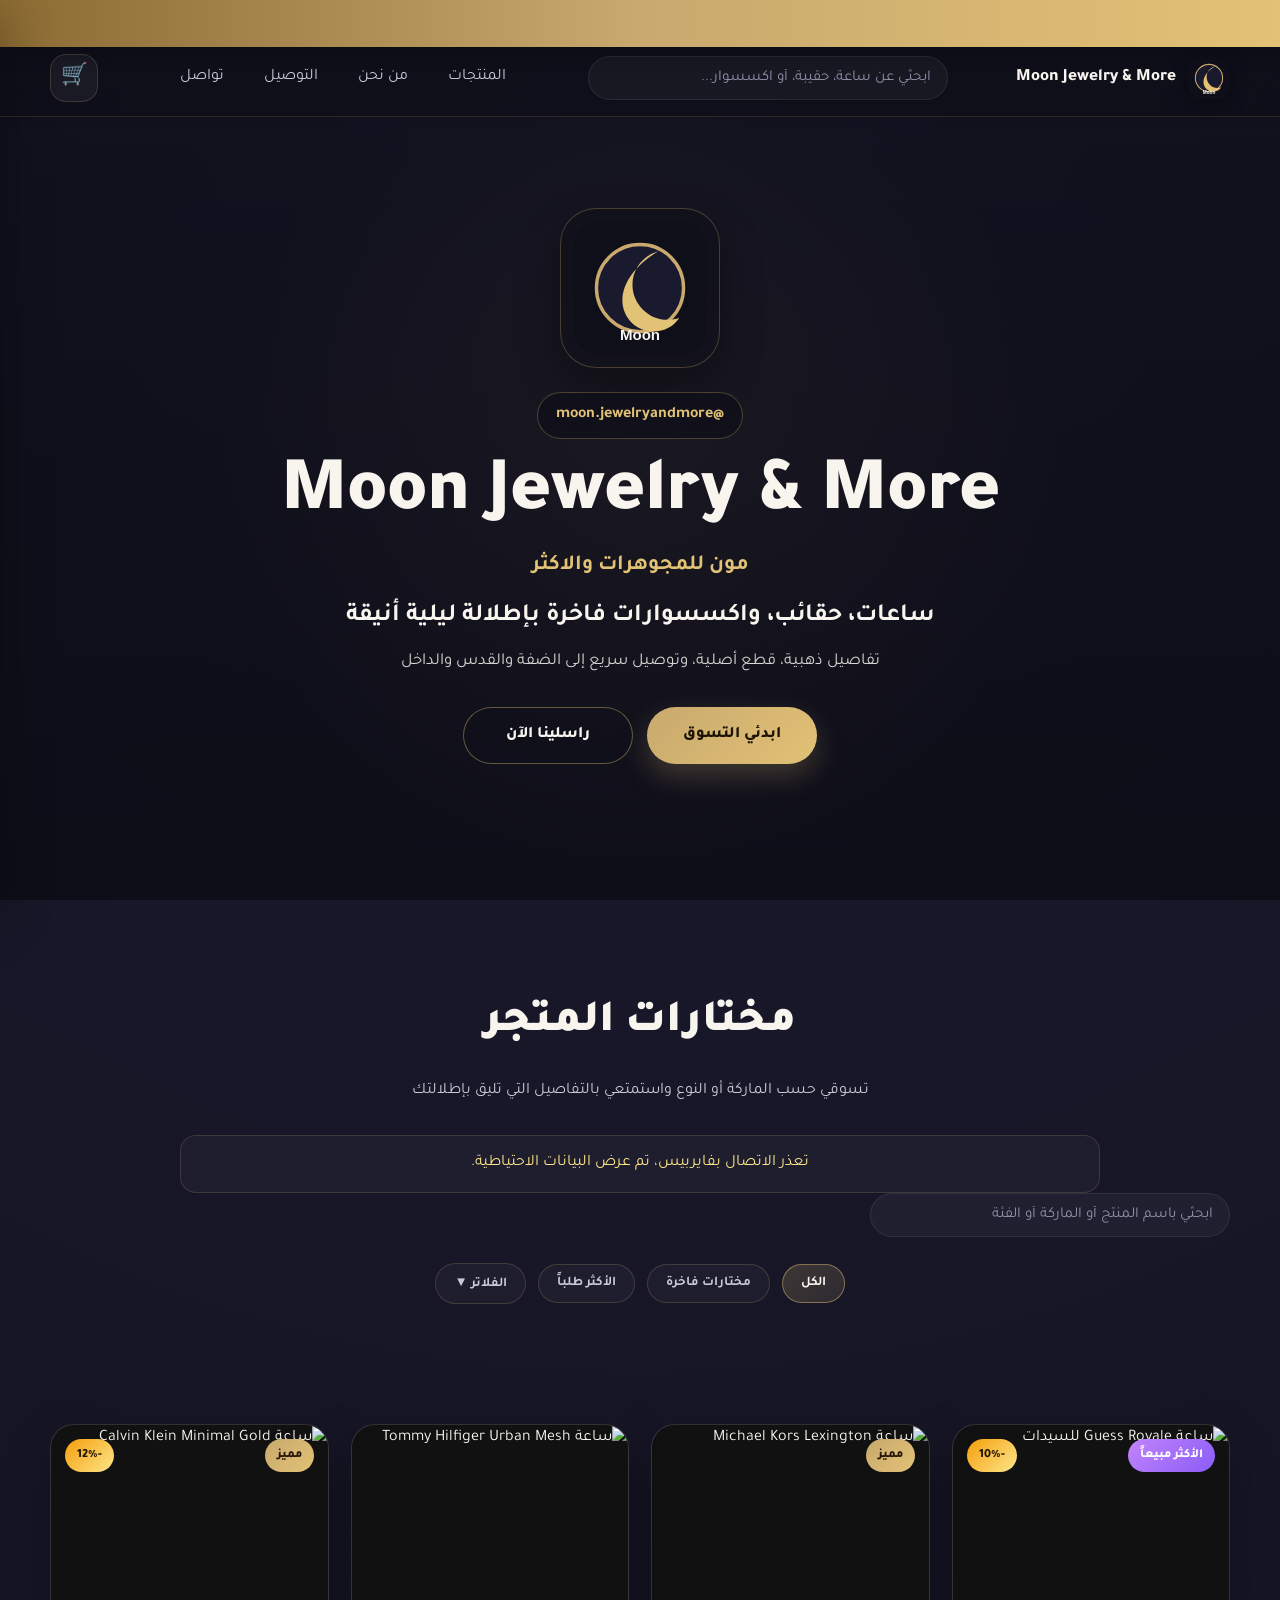
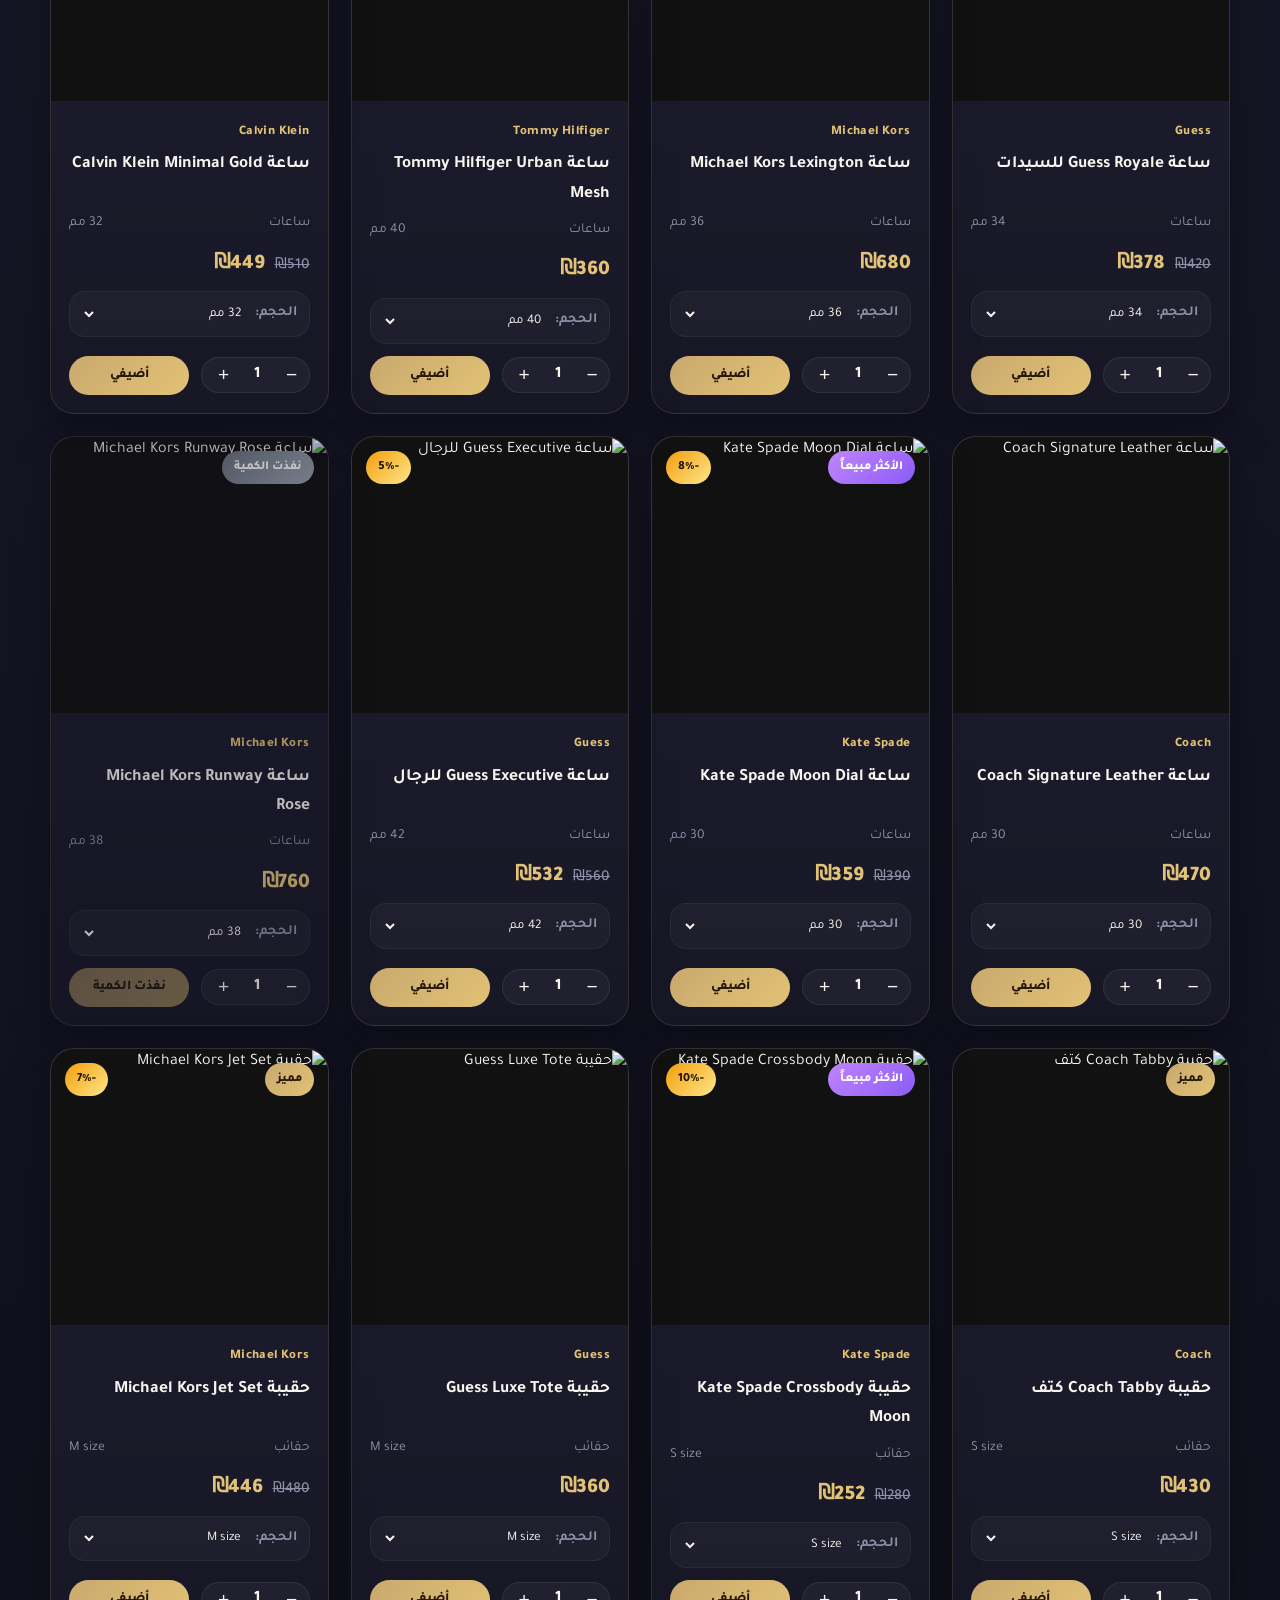
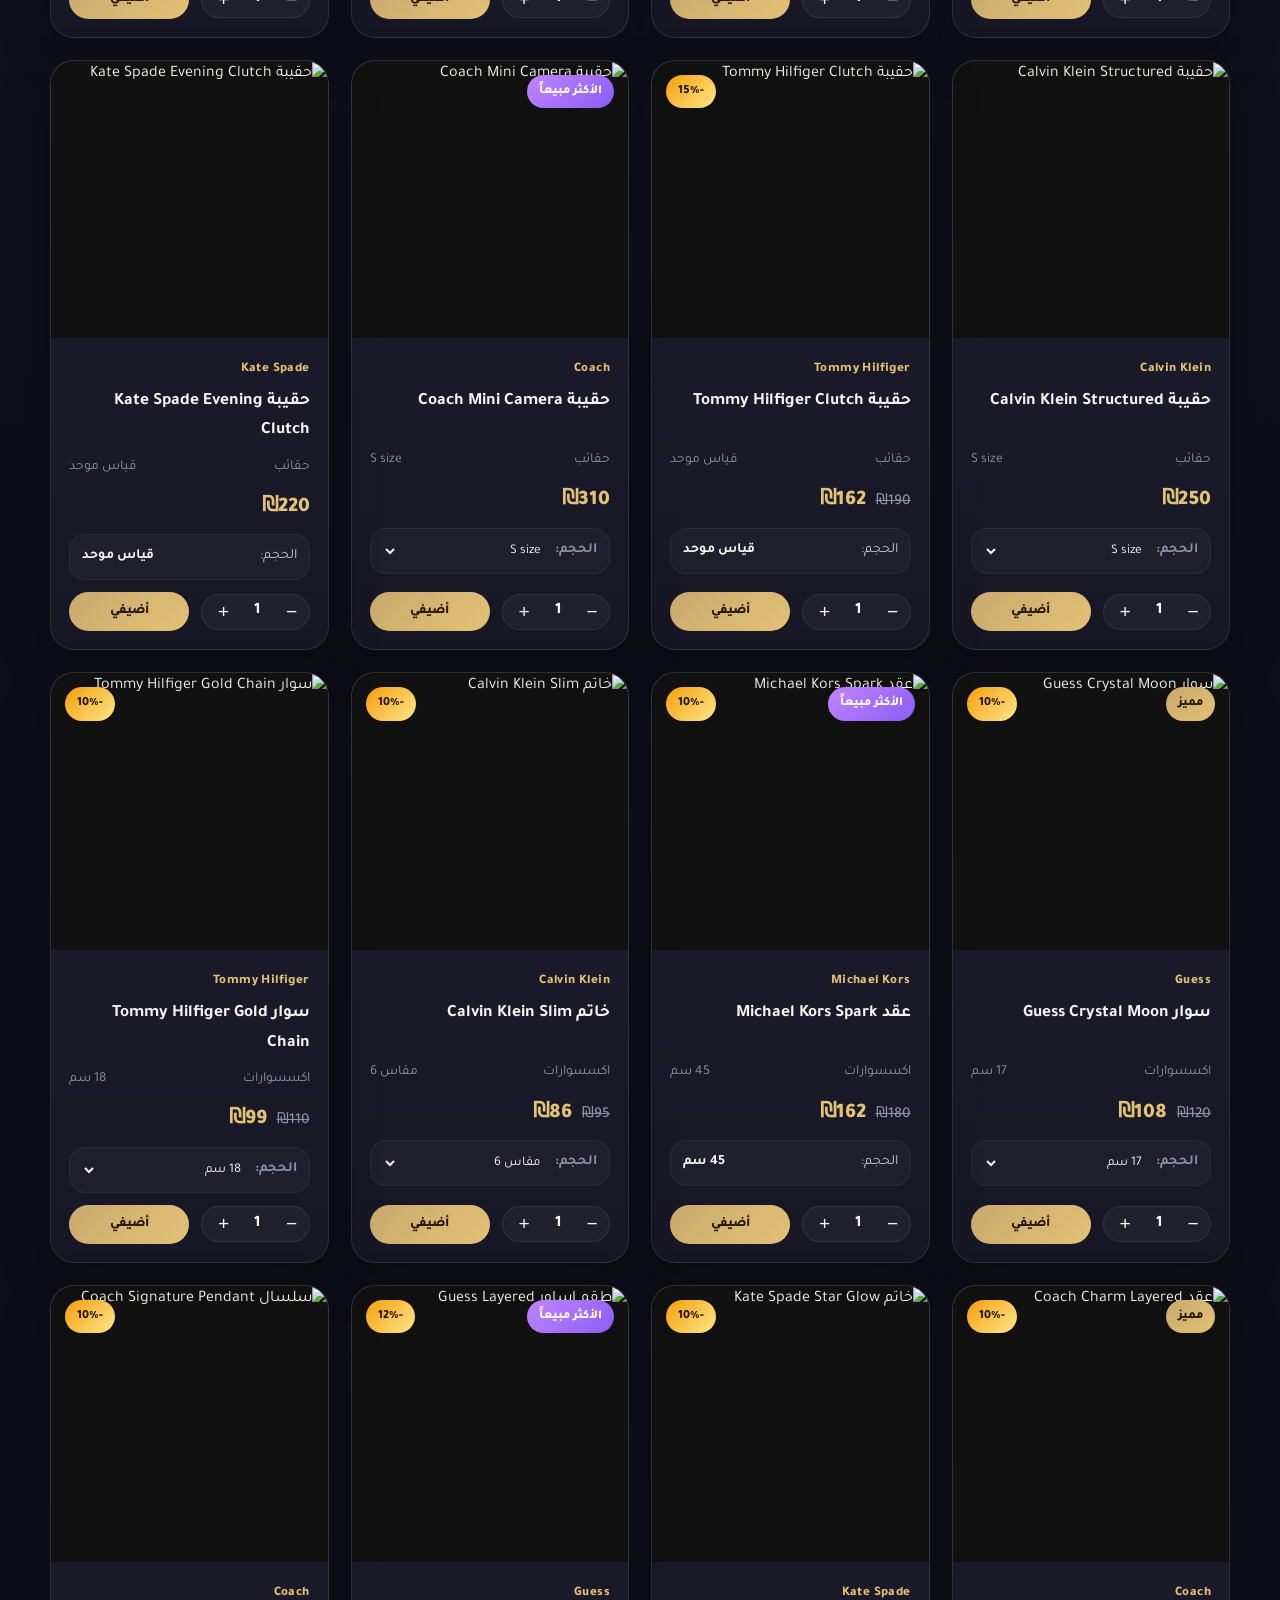
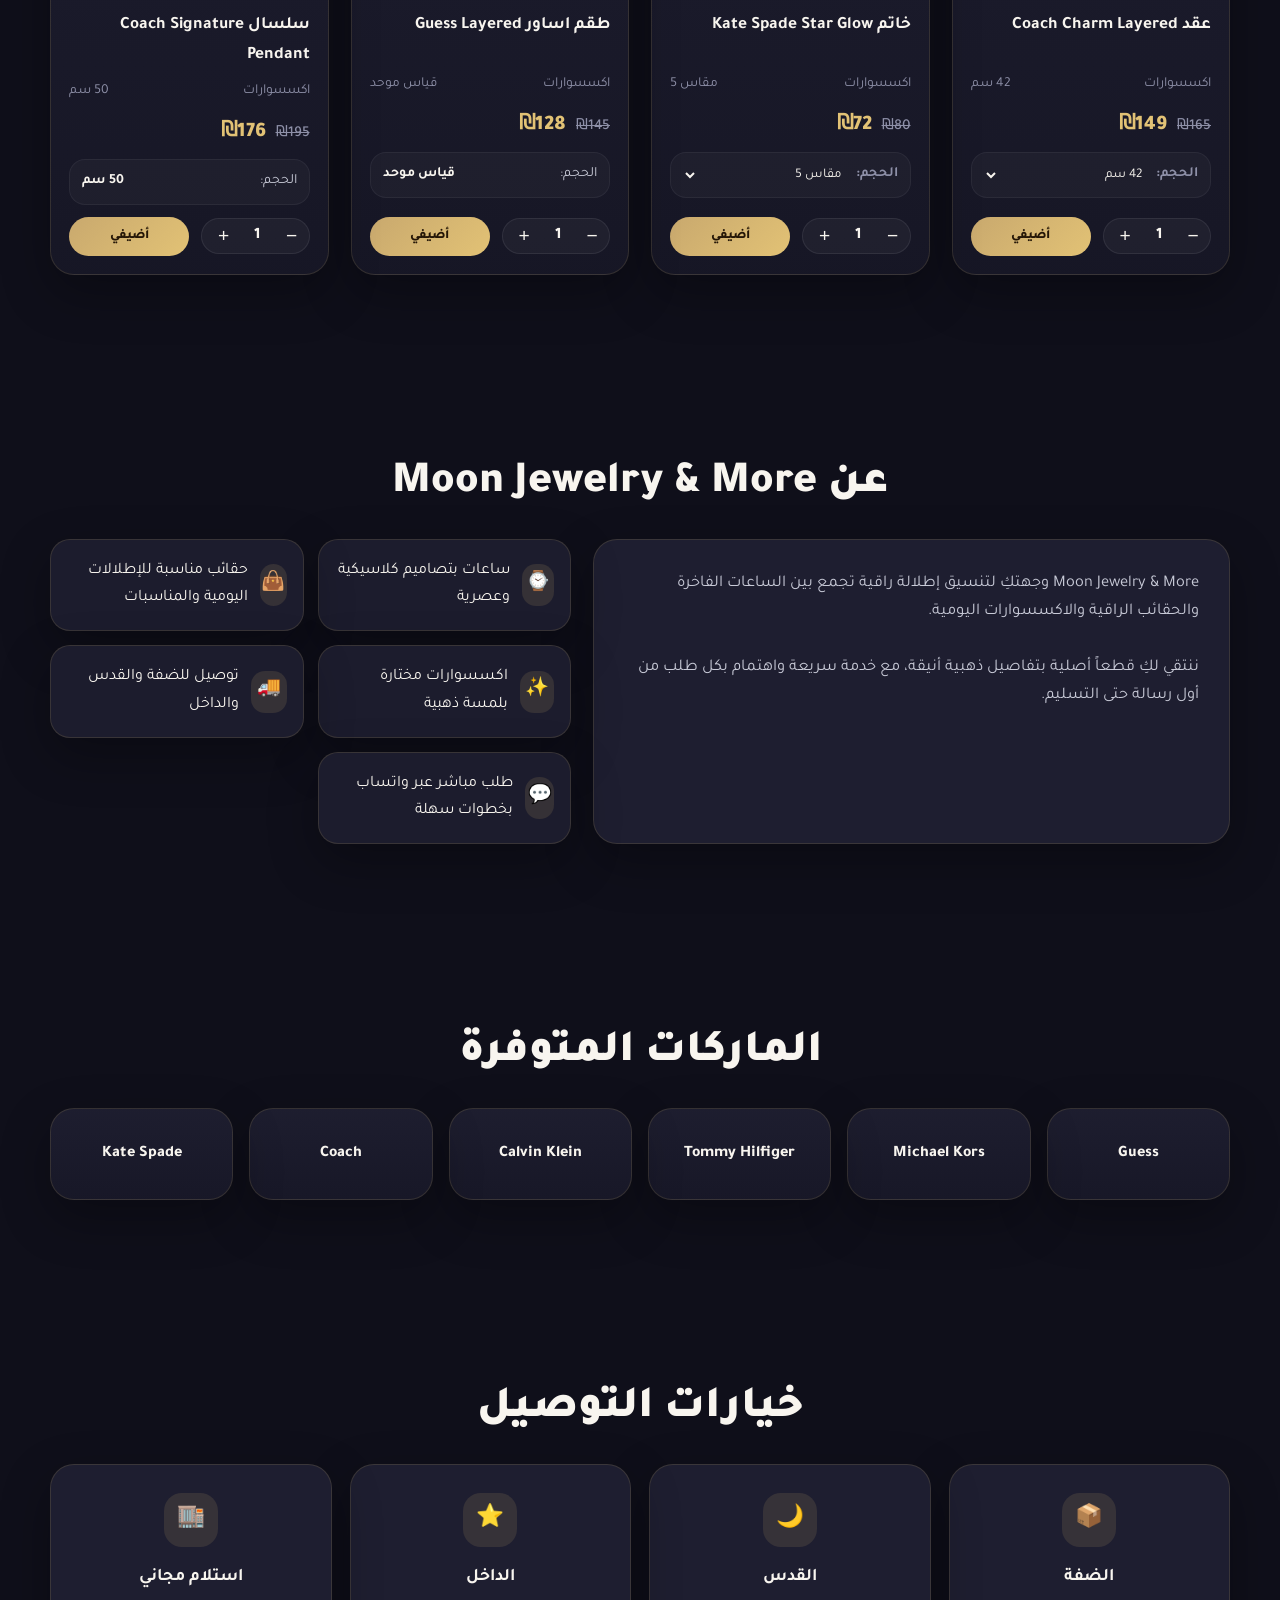
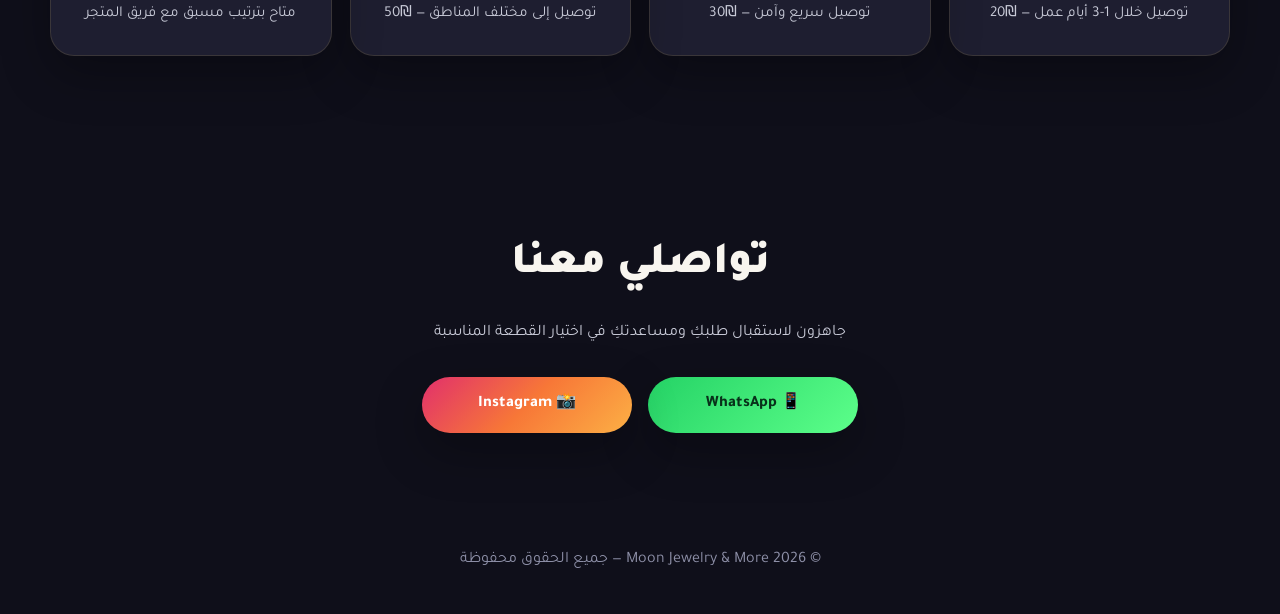
==== index.html @ 136fc320 "Initial commit - Moon Jewelry & More e-commerce site" ====
<!DOCTYPE html>
<html lang="ar" dir="rtl">
<head>
    <meta charset="UTF-8">
    <meta name="viewport" content="width=device-width, initial-scale=1.0">
    <title>Moon Jewelry &amp; More | مون للمجوهرات والاكثر</title>
    <meta name="description" content="متجر Moon Jewelry &amp; More للساعات والحقائب والاكسسوارات الفاخرة في فلسطين.">
    <link rel="preconnect" href="https://fonts.googleapis.com">
    <link rel="preconnect" href="https://fonts.gstatic.com" crossorigin>
    <link href="https://fonts.googleapis.com/css2?family=Tajawal:wght@300;400;500;700;800;900&display=swap" rel="stylesheet">
    <link rel="icon" href="data:image/svg+xml,%3Csvg xmlns='http://www.w3.org/2000/svg' viewBox='0 0 160 160'%3E%3Crect width='160' height='160' rx='34' fill='%230f0f1a'/%3E%3Ccircle cx='80' cy='80' r='52' fill='%231a1a2e' stroke='%23c9a96e' stroke-width='4'/%3E%3Cpath d='M102 36c-18 5-31 21-31 40 0 23 19 42 42 42 5 0 10-.8 14-2.5-6.5 10.2-18 16.5-31 16.5-20.4 0-37-16.6-37-37 0-24 19.8-45.2 43-59z' fill='%23e2c275'/%3E%3Ctext x='80' y='142' text-anchor='middle' font-family='Tajawal,sans-serif' font-size='18' font-weight='700' fill='%23f8f5ef'%3EMoon%3C/text%3E%3C/svg%3E">
    <link rel="stylesheet" href="style.css">
</head>
<body>
    <div class="discount-banner" id="discountBanner" style="display:none;">
        <div class="banner-scroll"><span id="bannerText"></span></div>
    </div>

    <nav class="navbar" id="navbar">
        <div class="container nav-container">
            <a href="#" class="logo">
                <img src="data:image/svg+xml,%3Csvg xmlns='http://www.w3.org/2000/svg' viewBox='0 0 160 160'%3E%3Crect width='160' height='160' rx='34' fill='%230f0f1a'/%3E%3Ccircle cx='80' cy='80' r='52' fill='%231a1a2e' stroke='%23c9a96e' stroke-width='4'/%3E%3Cpath d='M102 36c-18 5-31 21-31 40 0 23 19 42 42 42 5 0 10-.8 14-2.5-6.5 10.2-18 16.5-31 16.5-20.4 0-37-16.6-37-37 0-24 19.8-45.2 43-59z' fill='%23e2c275'/%3E%3Ctext x='80' y='142' text-anchor='middle' font-family='Tajawal,sans-serif' font-size='18' font-weight='700' fill='%23f8f5ef'%3EMoon%3C/text%3E%3C/svg%3E" alt="Moon Jewelry &amp; More" class="logo-img" id="logoImg">
                <span id="logoText" class="logo-text">Moon Jewelry &amp; More</span>
            </a>
            <div class="nav-search">
                <input type="text" id="navSearchInput" placeholder="ابحثي عن ساعة، حقيبة، أو اكسسوار..." autocomplete="off">
                <div class="search-dropdown" id="navSearchDropdown"></div>
            </div>
            <ul class="nav-links">
                <li><a href="#products">المنتجات</a></li>
                <li><a href="#about">من نحن</a></li>
                <li><a href="#delivery">التوصيل</a></li>
                <li><a href="#contact">تواصل</a></li>
            </ul>
            <div class="cart-icon" id="cartIcon" onclick="toggleCart()">🛒<span class="cart-badge" id="cartBadge" style="display:none;">0</span></div>
            <button class="mobile-menu-btn" onclick="toggleMobileMenu()">☰</button>
        </div>
    </nav>

    <div class="mobile-menu" id="mobileMenu">
        <a href="#products" onclick="toggleMobileMenu()">المنتجات</a>
        <a href="#about" onclick="toggleMobileMenu()">من نحن</a>
        <a href="#delivery" onclick="toggleMobileMenu()">التوصيل</a>
        <a href="#contact" onclick="toggleMobileMenu()">تواصل</a>
    </div>

    <section class="hero">
        <div class="hero-overlay"></div>
        <div class="hero-content">
            <div class="hero-logo-shell">
                <img src="data:image/svg+xml,%3Csvg xmlns='http://www.w3.org/2000/svg' viewBox='0 0 160 160'%3E%3Crect width='160' height='160' rx='34' fill='%230f0f1a'/%3E%3Ccircle cx='80' cy='80' r='52' fill='%231a1a2e' stroke='%23c9a96e' stroke-width='4'/%3E%3Cpath d='M102 36c-18 5-31 21-31 40 0 23 19 42 42 42 5 0 10-.8 14-2.5-6.5 10.2-18 16.5-31 16.5-20.4 0-37-16.6-37-37 0-24 19.8-45.2 43-59z' fill='%23e2c275'/%3E%3Ctext x='80' y='142' text-anchor='middle' font-family='Tajawal,sans-serif' font-size='18' font-weight='700' fill='%23f8f5ef'%3EMoon%3C/text%3E%3C/svg%3E" id="heroLogo" alt="Moon Jewelry &amp; More" class="hero-logo-img">
            </div>
            <span class="hero-kicker">@moon.jewelryandmore</span>
            <h1 id="heroTitle">Moon Jewelry &amp; More</h1>
            <p class="hero-arabic">مون للمجوهرات والاكثر</p>
            <p class="hero-subtitle" id="heroSubtitle">ساعات، حقائب، واكسسوارات فاخرة بإطلالة ليلية أنيقة</p>
            <p class="hero-tagline">تفاصيل ذهبية، قطع أصلية، وتوصيل سريع إلى الضفة والقدس والداخل</p>
            <div class="hero-actions">
                <a href="#products" class="btn-primary">ابدئي التسوق</a>
                <a href="#contact" class="btn-secondary-outline">راسلينا الآن</a>
            </div>
        </div>
    </section>

    <section id="products" class="filter-section">
        <div class="container">
            <h2 class="section-title">مختارات المتجر</h2>
            <p class="section-subtitle">تسوقي حسب الماركة أو النوع واستمتعي بالتفاصيل التي تليق بإطلالتك</p>
            <p class="store-notice" id="storeNotice" style="display:none;"></p>
            <div class="products-search">
                <input type="text" id="productsSearchInput" placeholder="ابحثي باسم المنتج أو الماركة أو الفئة" autocomplete="off">
                <div class="search-dropdown" id="productsSearchDropdown"></div>
            </div>
            <div class="filter-toggle-bar">
                <button class="filter-btn active" data-filter="all" onclick="filterProducts('all')">الكل</button>
                <button class="filter-btn status-btn" data-filter="special" onclick="filterProducts('special')">مختارات فاخرة</button>
                <button class="filter-btn status-btn" data-filter="bestseller" onclick="filterProducts('bestseller')">الأكثر طلباً</button>
                <button class="filter-toggle-btn" onclick="toggleFilters()">الفلاتر ▼</button>
            </div>
            <div class="filter-panel" id="filterPanel" style="display:none;">
                <div class="filter-group">
                    <h4>الماركة</h4>
                    <div id="brandFilters"></div>
                </div>
                <div class="filter-group">
                    <h4>النوع</h4>
                    <div id="categoryFilters"></div>
                </div>
            </div>
        </div>
    </section>

    <section class="products-section">
        <div class="container products-shell">
            <div class="store-loading" id="storeLoading">
                <div class="spinner"></div>
                <p>جاري تحميل تشكيلات Moon Jewelry &amp; More...</p>
            </div>
            <div class="products-grid" id="productsGrid"></div>
        </div>
    </section>

    <section id="about" class="about-section">
        <div class="container">
            <h2 class="section-title">عن Moon Jewelry &amp; More</h2>
            <div class="about-content">
                <div class="about-text-card">
                    <p id="aboutText">Moon Jewelry &amp; More وجهتكِ لتنسيق إطلالة راقية تجمع بين الساعات الفاخرة والحقائب الراقية والاكسسوارات اليومية.<br><br>ننتقي لكِ قطعاً أصلية بتفاصيل ذهبية أنيقة، مع خدمة سريعة واهتمام بكل طلب من أول رسالة حتى التسليم.</p>
                </div>
                <div class="about-features">
                    <div class="feature"><span class="feature-icon">⌚</span><span>ساعات بتصاميم كلاسيكية وعصرية</span></div>
                    <div class="feature"><span class="feature-icon">👜</span><span>حقائب مناسبة للإطلالات اليومية والمناسبات</span></div>
                    <div class="feature"><span class="feature-icon">✨</span><span>اكسسوارات مختارة بلمسة ذهبية</span></div>
                    <div class="feature"><span class="feature-icon">🚚</span><span>توصيل للضفة والقدس والداخل</span></div>
                    <div class="feature"><span class="feature-icon">💬</span><span>طلب مباشر عبر واتساب بخطوات سهلة</span></div>
                </div>
            </div>
        </div>
    </section>

    <section class="brands-section">
        <div class="container">
            <h2 class="section-title">الماركات المتوفرة</h2>
            <div class="brands-grid" id="brandsGrid"></div>
        </div>
    </section>

    <section id="delivery" class="delivery-section">
        <div class="container">
            <h2 class="section-title">خيارات التوصيل</h2>
            <div class="delivery-grid">
                <div class="delivery-card"><span class="delivery-icon">📦</span><h3>الضفة</h3><p>توصيل خلال 1-3 أيام عمل — ₪20</p></div>
                <div class="delivery-card"><span class="delivery-icon">🌙</span><h3>القدس</h3><p>توصيل سريع وآمن — ₪30</p></div>
                <div class="delivery-card"><span class="delivery-icon">⭐</span><h3>الداخل</h3><p>توصيل إلى مختلف المناطق — ₪50</p></div>
                <div class="delivery-card"><span class="delivery-icon">🏬</span><h3>استلام مجاني</h3><p>متاح بترتيب مسبق مع فريق المتجر</p></div>
            </div>
        </div>
    </section>

    <section id="contact" class="contact-section">
        <div class="container">
            <h2 class="section-title">تواصلي معنا</h2>
            <p class="section-subtitle">جاهزون لاستقبال طلبكِ ومساعدتكِ في اختيار القطعة المناسبة</p>
            <div class="social-links">
                <a href="https://wa.me/0599000000" class="social-btn whatsapp" target="_blank" id="whatsappLink"><span>📱 WhatsApp</span></a>
                <a href="https://www.instagram.com/moon.jewelryandmore" class="social-btn instagram" target="_blank" id="instagramLink"><span>📸 Instagram</span></a>
            </div>
        </div>
    </section>

    <div class="modal-overlay pdp-overlay" id="pdpModal" style="display:none;" onclick="closePDP(event)">
        <div class="pdp-modal" onclick="event.stopPropagation()">
            <button class="pdp-close" onclick="closePDP()">✕</button>
            <div class="pdp-content">
                <div class="pdp-image" id="pdpImage"></div>
                <div class="pdp-info">
                    <span class="product-brand" id="pdpBrand"></span>
                    <h2 id="pdpName"></h2>
                    <div class="pdp-meta" id="pdpMeta"></div>
                    <div class="pdp-size-section" id="pdpSizeSection" style="display:none;">
                        <label>القياس:</label>
                        <div class="pdp-size-options" id="pdpSizes"></div>
                    </div>
                    <div class="pdp-price" id="pdpPrice"></div>
                    <div class="pdp-qty">
                        <label>الكمية:</label>
                        <div class="qty-selector">
                            <button onclick="changePDPQty(-1)">−</button>
                            <span id="pdpQty">1</span>
                            <button onclick="changePDPQty(1)">+</button>
                        </div>
                    </div>
                    <button class="btn-add-cart pdp-add-btn" id="pdpAddBtn" onclick="addFromPDP()">أضيفي إلى السلة</button>
                </div>
            </div>
        </div>
    </div>

    <div class="cart-overlay" id="cartOverlay" onclick="toggleCart()"></div>
    <div class="cart-sidebar" id="cartSidebar">
        <div class="cart-header">
            <h3>سلة التسوق</h3>
            <button class="cart-close" onclick="toggleCart()">✕</button>
        </div>
        <div class="cart-items" id="cartItems">
            <div class="cart-empty"><span>🛒</span><p>السلة فارغة</p></div>
        </div>
        <div class="cart-footer" id="cartFooter" style="display:none;">
            <div class="cart-total"><span>المجموع:</span><span id="cartTotal">₪0</span></div>
            <a href="checkout.html" class="btn-checkout" id="checkoutBtn">إتمام الطلب</a>
            <button class="btn-clear-cart" onclick="clearCart()">تفريغ السلة</button>
        </div>
    </div>

    <footer class="footer">
        <div class="container">
            <p>© 2026 Moon Jewelry &amp; More — جميع الحقوق محفوظة</p>
        </div>
    </footer>

    <script src="https://www.gstatic.com/firebasejs/10.7.0/firebase-app-compat.js"></script>
    <script src="https://www.gstatic.com/firebasejs/10.7.0/firebase-firestore-compat.js"></script>
    <script src="firebase-config.js"></script>
    <script src="data.js"></script>
    <script src="script.js"></script>
</body>
</html>
---- style.css ----
:root {
    --primary: #c9a96e;
    --accent: #e2c275;
    --primary-dark: #a98644;
    --bg: #0f0f1a;
    --bg-soft: #161625;
    --card: #1e1e30;
    --card-alt: #24243a;
    --text: #f8f5ef;
    --text-light: #c8cad7;
    --muted: #8e90a8;
    --border: rgba(226, 194, 117, 0.14);
    --success: #22c55e;
    --danger: #ef4444;
    --shadow: 0 18px 50px rgba(0, 0, 0, 0.3);
    --radius: 20px;
    --transition: all 0.3s ease;
}

* { margin: 0; padding: 0; box-sizing: border-box; }
html { scroll-behavior: smooth; }
body { font-family: 'Tajawal', sans-serif; background: radial-gradient(circle at top, #1a1a2e, #0f0f1a 55%); color: var(--text); line-height: 1.7; overflow-x: hidden; }
a { color: inherit; }
img { max-width: 100%; }
.container { max-width: 1220px; margin: 0 auto; padding: 0 20px; }

.discount-banner { position: fixed; top: 0; left: 0; right: 0; z-index: 1200; background: linear-gradient(90deg, #8b6b32, #c9a96e, #e2c275); color: #22180b; padding: 10px 0; overflow: hidden; box-shadow: 0 8px 18px rgba(0,0,0,0.2); }
.banner-scroll { display: inline-block; white-space: nowrap; animation: scrollBanner 28s linear infinite; font-weight: 800; padding-right: 100vw; }
@keyframes scrollBanner { 0% { transform: translateX(0); } 100% { transform: translateX(-50%); } }
body.has-banner .navbar { top: 40px; }
body.has-banner .hero { padding-top: 120px; }

.navbar { position: fixed; top: 0; inset-inline: 0; z-index: 1100; background: rgba(15, 15, 26, 0.82); backdrop-filter: blur(16px); border-bottom: 1px solid var(--border); padding: 14px 0; }
.nav-container { display: flex; align-items: center; justify-content: space-between; gap: 18px; }
.logo { display: flex; align-items: center; gap: 12px; text-decoration: none; min-width: 0; }
.logo-img { width: 42px; height: 42px; border-radius: 14px; object-fit: cover; box-shadow: 0 8px 18px rgba(0,0,0,0.28); }
.logo-text { font-size: 1.08rem; font-weight: 800; color: var(--text); white-space: nowrap; }
.nav-links { display: flex; list-style: none; gap: 12px; }
.nav-links a { padding: 9px 14px; text-decoration: none; color: var(--text-light); border-radius: 999px; transition: var(--transition); }
.nav-links a:hover { color: var(--text); background: rgba(226, 194, 117, 0.1); }
.mobile-menu-btn { display: none; background: none; border: none; color: var(--accent); font-size: 1.9rem; cursor: pointer; }
.mobile-menu { display: none; position: fixed; top: 74px; inset-inline: 14px; z-index: 1090; flex-direction: column; gap: 8px; background: rgba(24, 24, 39, 0.96); border: 1px solid var(--border); border-radius: 20px; box-shadow: var(--shadow); padding: 14px; }
.mobile-menu.active { display: flex; }
.mobile-menu a { text-decoration: none; color: var(--text-light); padding: 10px 12px; border-radius: 12px; }
.mobile-menu a:hover { background: rgba(226, 194, 117, 0.1); color: var(--text); }
body.has-banner .mobile-menu { top: 114px; }

.nav-search, .products-search { position: relative; flex: 1; max-width: 360px; }
.nav-search input, .products-search input { width: 100%; border: 1px solid rgba(255,255,255,0.08); background: rgba(255,255,255,0.04); color: var(--text); padding: 12px 16px; border-radius: 999px; font-family: inherit; font-size: 0.95rem; transition: var(--transition); }
.nav-search input::placeholder, .products-search input::placeholder { color: var(--muted); }
.nav-search input:focus, .products-search input:focus { outline: none; border-color: rgba(226, 194, 117, 0.45); box-shadow: 0 0 0 4px rgba(226, 194, 117, 0.08); }
.search-dropdown { position: absolute; top: calc(100% + 10px); right: 0; left: 0; background: var(--card); border: 1px solid var(--border); border-radius: 20px; box-shadow: var(--shadow); display: none; overflow: hidden; z-index: 40; }
.search-dropdown.active { display: block; }
.search-item { display: flex; align-items: center; gap: 12px; padding: 14px 16px; cursor: pointer; transition: var(--transition); border-bottom: 1px solid rgba(255,255,255,0.04); }
.search-item:last-child { border-bottom: none; }
.search-item:hover { background: rgba(226, 194, 117, 0.08); }
.search-item img { width: 52px; height: 52px; border-radius: 14px; object-fit: cover; background: #111; }
.search-item-info h4 { font-size: 0.95rem; margin-bottom: 3px; }
.search-item-info span { color: var(--muted); font-size: 0.82rem; }

.hero { min-height: 100vh; position: relative; display: flex; align-items: center; justify-content: center; text-align: center; padding: 96px 20px 48px; background: linear-gradient(rgba(10,10,18,0.46), rgba(10,10,18,0.7)), url('https://images.unsplash.com/photo-1523170335258-f5ed11844a49?w=1600&h=900&fit=crop') center/cover no-repeat; }
.hero-overlay { position: absolute; inset: 0; background: radial-gradient(circle at center, rgba(201, 169, 110, 0.05), transparent 55%); }
.hero-content { position: relative; z-index: 2; max-width: 900px; }
.hero-logo-shell { width: 160px; height: 160px; margin: 0 auto 24px; padding: 12px; border-radius: 36px; background: rgba(15, 15, 26, 0.6); border: 1px solid rgba(226, 194, 117, 0.25); box-shadow: 0 20px 40px rgba(0,0,0,0.35); }
.hero-logo-img { width: 100%; height: 100%; border-radius: 28px; object-fit: cover; }
.hero-kicker { display: inline-flex; align-items: center; gap: 8px; padding: 9px 18px; border-radius: 999px; background: rgba(15, 15, 26, 0.72); color: var(--accent); border: 1px solid rgba(226, 194, 117, 0.28); font-weight: 700; margin-bottom: 18px; }
.hero h1 { font-size: clamp(2.6rem, 6vw, 4.8rem); line-height: 1.05; margin-bottom: 10px; font-weight: 900; }
.hero-arabic { font-size: 1.35rem; color: var(--accent); margin-bottom: 12px; font-weight: 700; }
.hero-subtitle { font-size: clamp(1.1rem, 2.5vw, 1.55rem); color: var(--text); margin-bottom: 10px; font-weight: 700; }
.hero-tagline { max-width: 760px; margin: 0 auto 30px; color: rgba(248,245,239,0.86); font-size: 1.05rem; }
.hero-actions { display: flex; justify-content: center; flex-wrap: wrap; gap: 14px; }
.btn-primary, .btn-secondary-outline { display: inline-flex; align-items: center; justify-content: center; min-width: 170px; padding: 14px 28px; border-radius: 999px; text-decoration: none; font-weight: 800; transition: var(--transition); }
.btn-primary { background: linear-gradient(135deg, var(--primary), var(--accent)); color: #1d1304; box-shadow: 0 12px 28px rgba(201,169,110,0.26); }
.btn-secondary-outline { border: 1px solid rgba(226, 194, 117, 0.4); color: var(--text); background: rgba(15,15,26,0.35); }
.btn-primary:hover, .btn-secondary-outline:hover { transform: translateY(-3px); }

section { padding: 86px 0; }
.section-title { text-align: center; font-size: clamp(2rem, 4vw, 2.8rem); margin-bottom: 16px; font-weight: 900; color: var(--text); }
.section-subtitle { text-align: center; color: var(--text-light); max-width: 720px; margin: 0 auto 30px; }

.filter-section { padding-bottom: 34px; }
.filter-toggle-bar { display: flex; flex-wrap: wrap; gap: 12px; justify-content: center; align-items: center; margin-top: 26px; }
.filter-btn, .filter-toggle-btn { border: 1px solid rgba(226, 194, 117, 0.18); background: rgba(255,255,255,0.03); color: var(--text-light); padding: 10px 18px; border-radius: 999px; font-family: inherit; font-weight: 700; cursor: pointer; transition: var(--transition); }
.filter-btn:hover, .filter-toggle-btn:hover, .filter-btn.active { background: linear-gradient(135deg, rgba(201,169,110,0.22), rgba(226,194,117,0.12)); color: var(--text); border-color: rgba(226, 194, 117, 0.45); }
.filter-panel { margin-top: 22px; background: rgba(30, 30, 48, 0.9); border: 1px solid var(--border); border-radius: var(--radius); padding: 24px; box-shadow: var(--shadow); }
.filter-group + .filter-group { margin-top: 18px; }
.filter-group h4 { color: var(--accent); margin-bottom: 12px; font-size: 1.02rem; }
.filter-group > div { display: flex; flex-wrap: wrap; gap: 10px; }
.store-notice { max-width: 920px; margin: 18px auto 0; padding: 14px 18px; border-radius: 16px; border: 1px solid rgba(226,194,117,0.16); background: rgba(255,255,255,0.03); text-align: center; }
.store-notice.warning { color: #fde68a; }
.store-notice.error { color: #fecaca; }

.products-shell { position: relative; }
.store-loading { min-height: 220px; display: flex; flex-direction: column; align-items: center; justify-content: center; gap: 14px; color: var(--text-light); }
.spinner { width: 52px; height: 52px; border: 4px solid rgba(226,194,117,0.16); border-top-color: var(--accent); border-radius: 50%; animation: spin 0.8s linear infinite; }
@keyframes spin { from { transform: rotate(0); } to { transform: rotate(360deg); } }
.products-grid { display: grid; grid-template-columns: repeat(4, minmax(0, 1fr)); gap: 22px; }
.products-grid.is-loading { opacity: 0.3; }
.empty-products { grid-column: 1 / -1; text-align: center; padding: 50px 20px; background: var(--card); border-radius: var(--radius); border: 1px solid var(--border); color: var(--text-light); }
.product-card { position: relative; display: flex; flex-direction: column; background: linear-gradient(180deg, rgba(30,30,48,0.98), rgba(23,23,38,0.98)); border: 1px solid var(--border); border-radius: 24px; overflow: hidden; box-shadow: var(--shadow); transition: var(--transition); min-height: 100%; }
.product-card:hover { transform: translateY(-6px); border-color: rgba(226, 194, 117, 0.3); }
.product-card.sold-out { opacity: 0.74; }
.product-image { aspect-ratio: 1 / 1; overflow: hidden; background: #111; }
.product-image img { width: 100%; height: 100%; object-fit: cover; transition: transform 0.5s ease; }
.product-card:hover .product-image img { transform: scale(1.06); }
.product-info { padding: 18px 18px 8px; }
.product-brand { display: inline-block; font-size: 0.82rem; font-weight: 800; color: var(--accent); letter-spacing: 0.03em; margin-bottom: 6px; }
.product-info h3 { font-size: 1.08rem; margin-bottom: 10px; min-height: 52px; }
.product-meta { display: flex; justify-content: space-between; gap: 10px; color: var(--muted); font-size: 0.86rem; margin-bottom: 12px; }
.product-price, .pdp-price { display: flex; flex-wrap: wrap; align-items: baseline; gap: 10px; font-size: 1.3rem; font-weight: 900; color: var(--accent); }
.original-price { color: var(--muted); font-size: 0.95rem; text-decoration: line-through; font-weight: 500; }
.discount-badge, .status-badge { position: absolute; top: 14px; padding: 6px 12px; border-radius: 999px; font-size: 0.78rem; font-weight: 800; z-index: 2; }
.discount-badge { left: 14px; background: linear-gradient(135deg, #f59e0b, #fde68a); color: #1f1301; }
.status-badge { right: 14px; color: #fff; }
.status-badge.bestseller { background: linear-gradient(135deg, #c084fc, #8b5cf6); }
.status-badge.special { background: linear-gradient(135deg, #c9a96e, #e2c275); color: #241607; }
.status-badge.soldout { background: linear-gradient(135deg, #6b7280, #9ca3af); }
.product-card-controls { padding: 0 18px 12px; }
.card-size-selector, .card-size-single { background: rgba(255,255,255,0.03); border: 1px solid rgba(255,255,255,0.05); border-radius: 16px; padding: 10px 12px; color: var(--text-light); font-size: 0.88rem; }
.card-size-selector { display: flex; align-items: center; gap: 10px; }
.card-size-selector label { color: var(--muted); font-weight: 700; }
.size-select { flex: 1; background: transparent; border: none; color: var(--text); font-family: inherit; }
.size-select:focus { outline: none; }
.card-size-single { display: flex; align-items: center; justify-content: space-between; }
.card-size-single strong { color: var(--text); }
.product-card-actions { margin-top: auto; display: grid; grid-template-columns: 1fr auto; gap: 12px; align-items: center; padding: 0 18px 18px; }
.qty-selector { display: inline-flex; align-items: center; background: rgba(255,255,255,0.04); border: 1px solid rgba(255,255,255,0.08); border-radius: 999px; overflow: hidden; }
.qty-selector button { width: 34px; height: 34px; border: none; background: transparent; color: var(--text); font-size: 1.2rem; cursor: pointer; transition: var(--transition); }
.qty-selector button:hover { background: rgba(226,194,117,0.12); color: var(--accent); }
.qty-selector span { min-width: 34px; text-align: center; font-weight: 800; }
.btn-add-cart { min-width: 120px; padding: 11px 16px; border: none; border-radius: 999px; background: linear-gradient(135deg, var(--primary), var(--accent)); color: #241607; font-family: inherit; font-weight: 800; cursor: pointer; transition: var(--transition); }
.btn-add-cart:hover:not(:disabled) { transform: translateY(-2px); box-shadow: 0 12px 22px rgba(201,169,110,0.22); }
.btn-add-cart:disabled { opacity: 0.55; cursor: not-allowed; }
.btn-add-cart.added { background: linear-gradient(135deg, #22c55e, #86efac); color: #062b12; }

.about-content { display: grid; grid-template-columns: 1.1fr 0.9fr; gap: 22px; align-items: stretch; }
.about-text-card, .delivery-card, .brand-tile { background: var(--card); border: 1px solid var(--border); border-radius: 24px; box-shadow: var(--shadow); }
.about-text-card { padding: 30px; color: var(--text-light); font-size: 1.03rem; }
.about-features { display: grid; grid-template-columns: repeat(2, minmax(0, 1fr)); gap: 14px; }
.feature { display: flex; align-items: center; gap: 12px; background: rgba(30,30,48,0.9); border: 1px solid var(--border); border-radius: 20px; padding: 18px 16px; color: var(--text); box-shadow: var(--shadow); }
.feature-icon { width: 42px; height: 42px; display: inline-flex; align-items: center; justify-content: center; border-radius: 14px; background: rgba(226,194,117,0.12); font-size: 1.2rem; }

.brands-grid { display: grid; grid-template-columns: repeat(6, minmax(0, 1fr)); gap: 16px; }
.brand-tile { display: flex; align-items: center; justify-content: center; min-height: 92px; padding: 18px; text-align: center; font-weight: 800; color: var(--text); background: linear-gradient(180deg, rgba(30,30,48,0.98), rgba(24,24,40,0.98)); }
.brand-tile span { font-size: 1rem; }
.brand-logo { max-height: 38px; width: auto; filter: grayscale(100%) brightness(2); }

.delivery-grid { display: grid; grid-template-columns: repeat(4, minmax(0, 1fr)); gap: 18px; }
.delivery-card { padding: 28px 22px; text-align: center; }
.delivery-icon { width: 54px; height: 54px; display: inline-flex; align-items: center; justify-content: center; border-radius: 18px; background: rgba(226,194,117,0.12); font-size: 1.4rem; margin-bottom: 16px; }
.delivery-card h3 { margin-bottom: 8px; font-size: 1.1rem; }
.delivery-card p { color: var(--text-light); font-size: 0.95rem; }

.social-links { display: flex; justify-content: center; gap: 16px; flex-wrap: wrap; }
.social-btn { min-width: 210px; padding: 14px 22px; border-radius: 999px; text-decoration: none; font-weight: 800; display: inline-flex; align-items: center; justify-content: center; transition: var(--transition); box-shadow: var(--shadow); }
.social-btn.whatsapp { background: linear-gradient(135deg, #25d366, #5cff8a); color: #08311a; }
.social-btn.instagram { background: linear-gradient(135deg, #e1306c, #f77737, #fcb045); color: #fff; }
.social-btn:hover { transform: translateY(-4px); }

.cart-icon { position: relative; width: 48px; height: 48px; border-radius: 16px; border: 1px solid rgba(226,194,117,0.18); background: rgba(255,255,255,0.05); display: inline-flex; align-items: center; justify-content: center; font-size: 1.35rem; cursor: pointer; transition: var(--transition); flex-shrink: 0; }
.cart-icon:hover { border-color: rgba(226,194,117,0.42); transform: translateY(-2px); }
.cart-icon.cart-shake { animation: cartShake 0.55s ease; }
@keyframes cartShake { 0%,100% { transform: translateX(0); } 25% { transform: translateX(-5px); } 50% { transform: translateX(5px); } 75% { transform: translateX(-3px); } }
.cart-badge { position: absolute; top: -5px; left: -5px; min-width: 22px; height: 22px; padding: 0 6px; border-radius: 999px; background: linear-gradient(135deg, var(--accent), var(--primary)); color: #241607; align-items: center; justify-content: center; font-size: 0.76rem; font-weight: 900; box-shadow: 0 8px 18px rgba(0,0,0,0.25); }
.cart-overlay { position: fixed; inset: 0; background: rgba(0,0,0,0.6); opacity: 0; pointer-events: none; transition: var(--transition); z-index: 1190; }
.cart-overlay.active { opacity: 1; pointer-events: auto; }
.cart-sidebar { position: fixed; top: 0; left: 0; width: min(420px, 100vw); height: 100vh; background: rgba(18,18,30,0.98); border-right: 1px solid var(--border); transform: translateX(-100%); transition: var(--transition); z-index: 1200; display: flex; flex-direction: column; box-shadow: var(--shadow); }
.cart-sidebar.active { transform: translateX(0); }
.cart-header, .cart-footer { padding: 20px; border-bottom: 1px solid rgba(255,255,255,0.05); }
.cart-header { display: flex; align-items: center; justify-content: space-between; }
.cart-close, .cart-item-remove { background: none; border: none; color: var(--muted); cursor: pointer; }
.cart-close { font-size: 1.4rem; }
.cart-items { flex: 1; overflow-y: auto; padding: 20px; display: grid; gap: 14px; }
.cart-empty { min-height: 240px; display: flex; flex-direction: column; align-items: center; justify-content: center; gap: 12px; color: var(--text-light); text-align: center; }
.cart-empty span { font-size: 2.8rem; }
.cart-item { display: grid; grid-template-columns: 70px 1fr auto auto; gap: 12px; align-items: center; padding: 14px; background: var(--card); border: 1px solid var(--border); border-radius: 18px; }
.cart-item img { width: 70px; height: 70px; object-fit: cover; border-radius: 14px; background: #111; }
.cart-item-info h4 { margin-bottom: 5px; font-size: 0.95rem; }
.cart-item-brand { color: var(--muted); font-size: 0.82rem; display: block; margin-bottom: 8px; }
.cart-item-price { color: var(--accent); font-weight: 800; }
.cart-item-qty { display: inline-flex; align-items: center; border: 1px solid rgba(255,255,255,0.06); border-radius: 999px; overflow: hidden; }
.cart-item-qty button { width: 30px; height: 30px; border: none; background: transparent; color: var(--text); cursor: pointer; }
.cart-item-qty span { min-width: 30px; text-align: center; font-weight: 800; }
.cart-total { display: flex; align-items: center; justify-content: space-between; font-size: 1.05rem; font-weight: 800; margin-bottom: 14px; }
.btn-checkout, .btn-clear-cart { display: block; width: 100%; text-align: center; text-decoration: none; padding: 13px 18px; border-radius: 16px; font-weight: 800; font-family: inherit; transition: var(--transition); }
.btn-checkout { background: linear-gradient(135deg, var(--primary), var(--accent)); color: #241607; margin-bottom: 10px; }
.btn-checkout.disabled { pointer-events: none; opacity: 0.6; }
.btn-clear-cart { border: 1px solid rgba(255,255,255,0.08); background: rgba(255,255,255,0.03); color: var(--text); cursor: pointer; }

.modal-overlay { position: fixed; inset: 0; background: rgba(0,0,0,0.72); display: flex; align-items: center; justify-content: center; padding: 20px; z-index: 1300; }
.pdp-modal { width: min(980px, 100%); background: linear-gradient(180deg, rgba(30,30,48,1), rgba(20,20,34,1)); border: 1px solid var(--border); border-radius: 30px; box-shadow: var(--shadow); position: relative; overflow: hidden; }
.pdp-close { position: absolute; top: 16px; left: 16px; width: 42px; height: 42px; border: none; border-radius: 50%; background: rgba(255,255,255,0.06); color: var(--text); font-size: 1.2rem; cursor: pointer; z-index: 4; }
.pdp-content { display: grid; grid-template-columns: 1fr 1fr; }
.pdp-image { min-height: 420px; background: #111; }
.pdp-image img { width: 100%; height: 100%; object-fit: cover; }
.pdp-info { padding: 42px 36px; display: flex; flex-direction: column; gap: 18px; }
.pdp-info h2 { font-size: 2rem; line-height: 1.2; }
.pdp-meta { display: flex; gap: 10px; flex-wrap: wrap; color: var(--text-light); }
.pdp-meta span { padding: 8px 12px; background: rgba(255,255,255,0.04); border-radius: 999px; }
.pdp-size-section { display: flex; flex-direction: column; gap: 12px; }
.pdp-size-options { display: flex; flex-wrap: wrap; gap: 10px; }
.pdp-size-btn { border: 1px solid rgba(255,255,255,0.08); background: rgba(255,255,255,0.03); color: var(--text); border-radius: 999px; padding: 10px 14px; font-family: inherit; font-weight: 700; cursor: pointer; }
.pdp-size-btn.active { background: linear-gradient(135deg, rgba(201,169,110,0.25), rgba(226,194,117,0.12)); border-color: rgba(226,194,117,0.4); color: var(--accent); }
.pdp-qty { display: flex; align-items: center; justify-content: space-between; gap: 12px; }
.pdp-add-btn { width: 100%; padding: 14px 16px; margin-top: auto; }

.cart-bubble { position: fixed; z-index: 1400; background: linear-gradient(135deg, var(--primary), var(--accent)); color: #241607; padding: 10px 14px; border-radius: 999px; font-size: 0.85rem; font-weight: 800; box-shadow: 0 12px 26px rgba(0,0,0,0.24); transform: translate(-50%, -50%); opacity: 0; pointer-events: none; }
.cart-bubble.animate { animation: flyBubble 0.95s ease forwards; }
@keyframes flyBubble { 0% { opacity: 0; transform: translate(-50%, -50%) scale(0.8); } 10% { opacity: 1; } 100% { opacity: 0; transform: translate(calc(-50% + var(--bubble-dx)), calc(-50% + var(--bubble-dy))) scale(0.35); } }

.footer { padding: 28px 0 40px; color: var(--muted); text-align: center; }

@media (max-width: 1100px) {
    .products-grid { grid-template-columns: repeat(3, minmax(0, 1fr)); }
    .brands-grid { grid-template-columns: repeat(3, minmax(0, 1fr)); }
    .delivery-grid { grid-template-columns: repeat(2, minmax(0, 1fr)); }
}

@media (max-width: 900px) {
    .nav-links, .nav-search { display: none; }
    .mobile-menu-btn { display: block; }
    .about-content, .pdp-content { grid-template-columns: 1fr; }
    .about-features { grid-template-columns: 1fr; }
    .pdp-image { min-height: 300px; }
}

@media (max-width: 720px) {
    .products-grid { grid-template-columns: 1fr; }
    .brands-grid, .delivery-grid { grid-template-columns: 1fr 1fr; }
    .hero { min-height: auto; padding-top: 130px; padding-bottom: 80px; }
    .hero-logo-shell { width: 130px; height: 130px; }
    .product-card-actions { grid-template-columns: 1fr; }
    .cart-item { grid-template-columns: 62px 1fr auto; }
    .cart-item-remove { grid-column: 3; grid-row: 1; align-self: start; }
}

@media (max-width: 560px) {
    .container { padding: 0 14px; }
    .brands-grid, .delivery-grid { grid-template-columns: 1fr; }
    .section-title { font-size: 1.8rem; }
    .hero-actions, .social-links { flex-direction: column; }
    .btn-primary, .btn-secondary-outline, .social-btn { width: 100%; }
    .pdp-info { padding: 34px 20px 22px; }
}
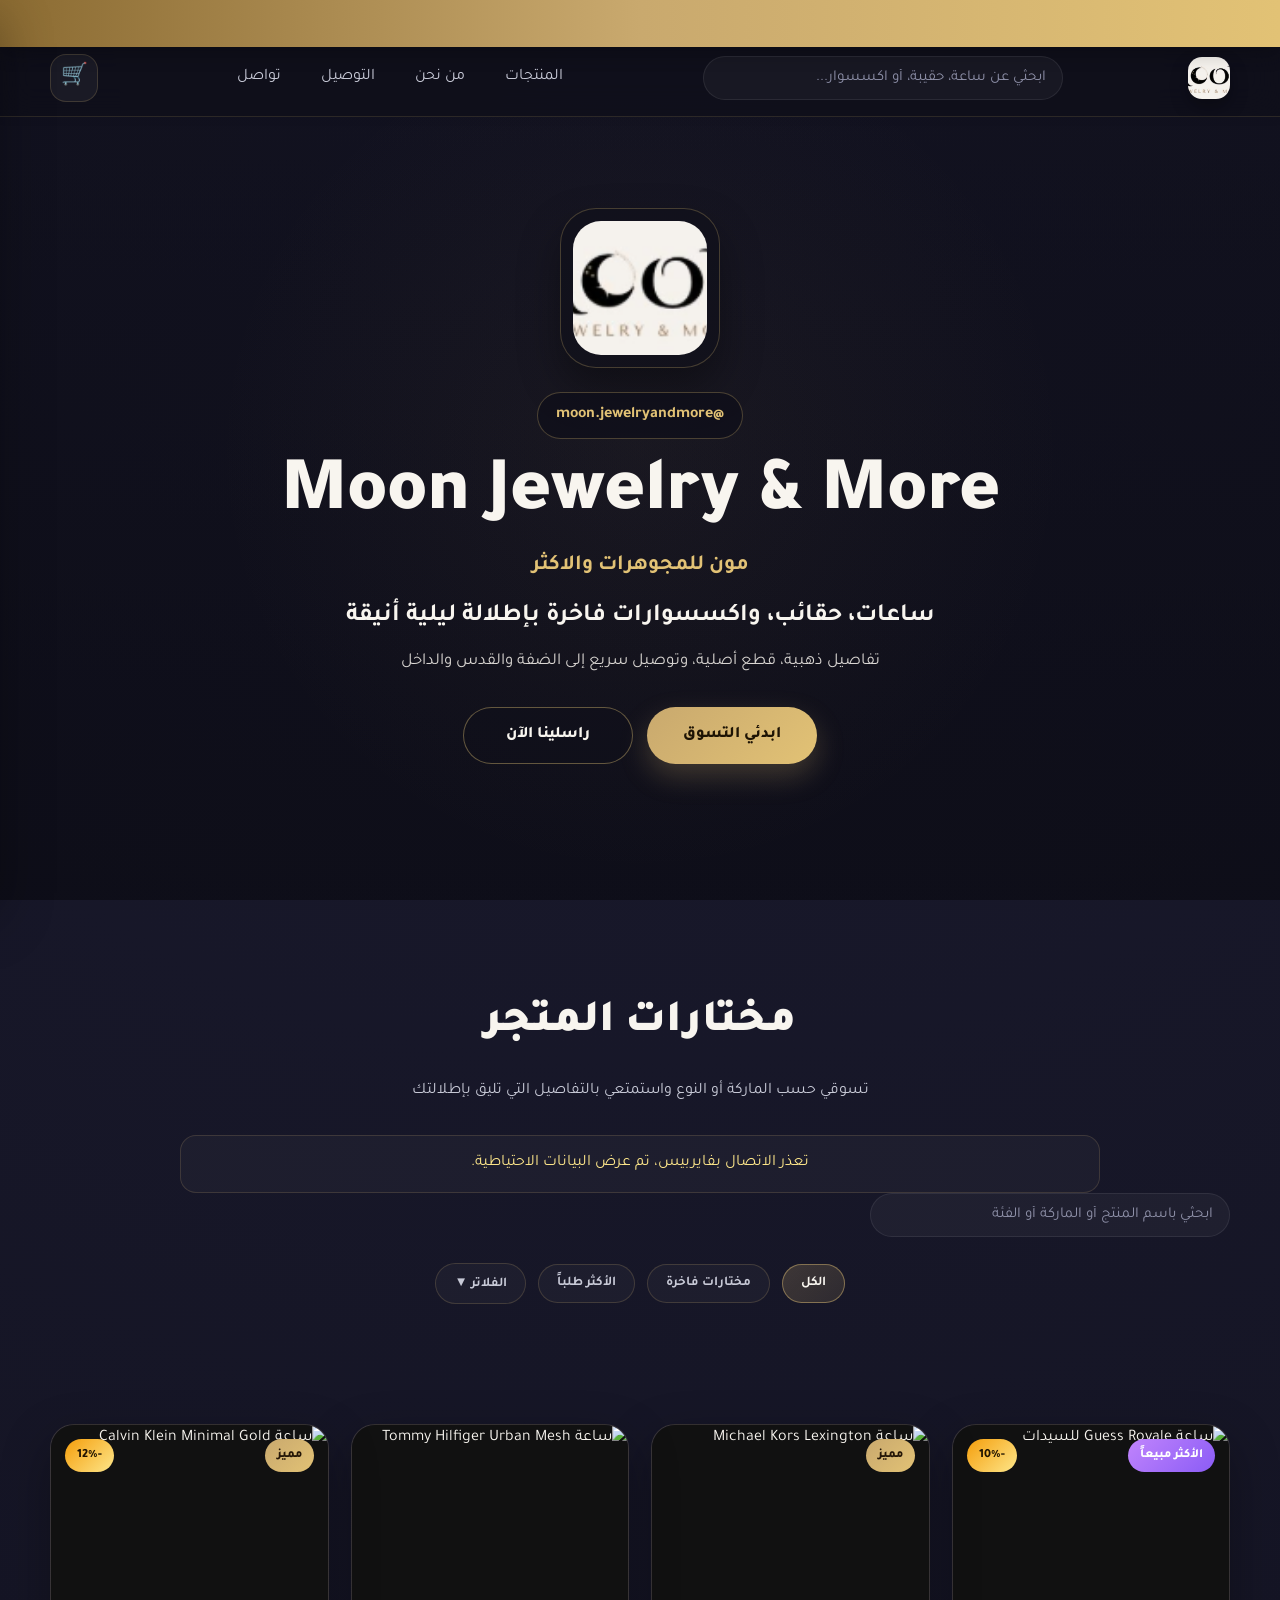
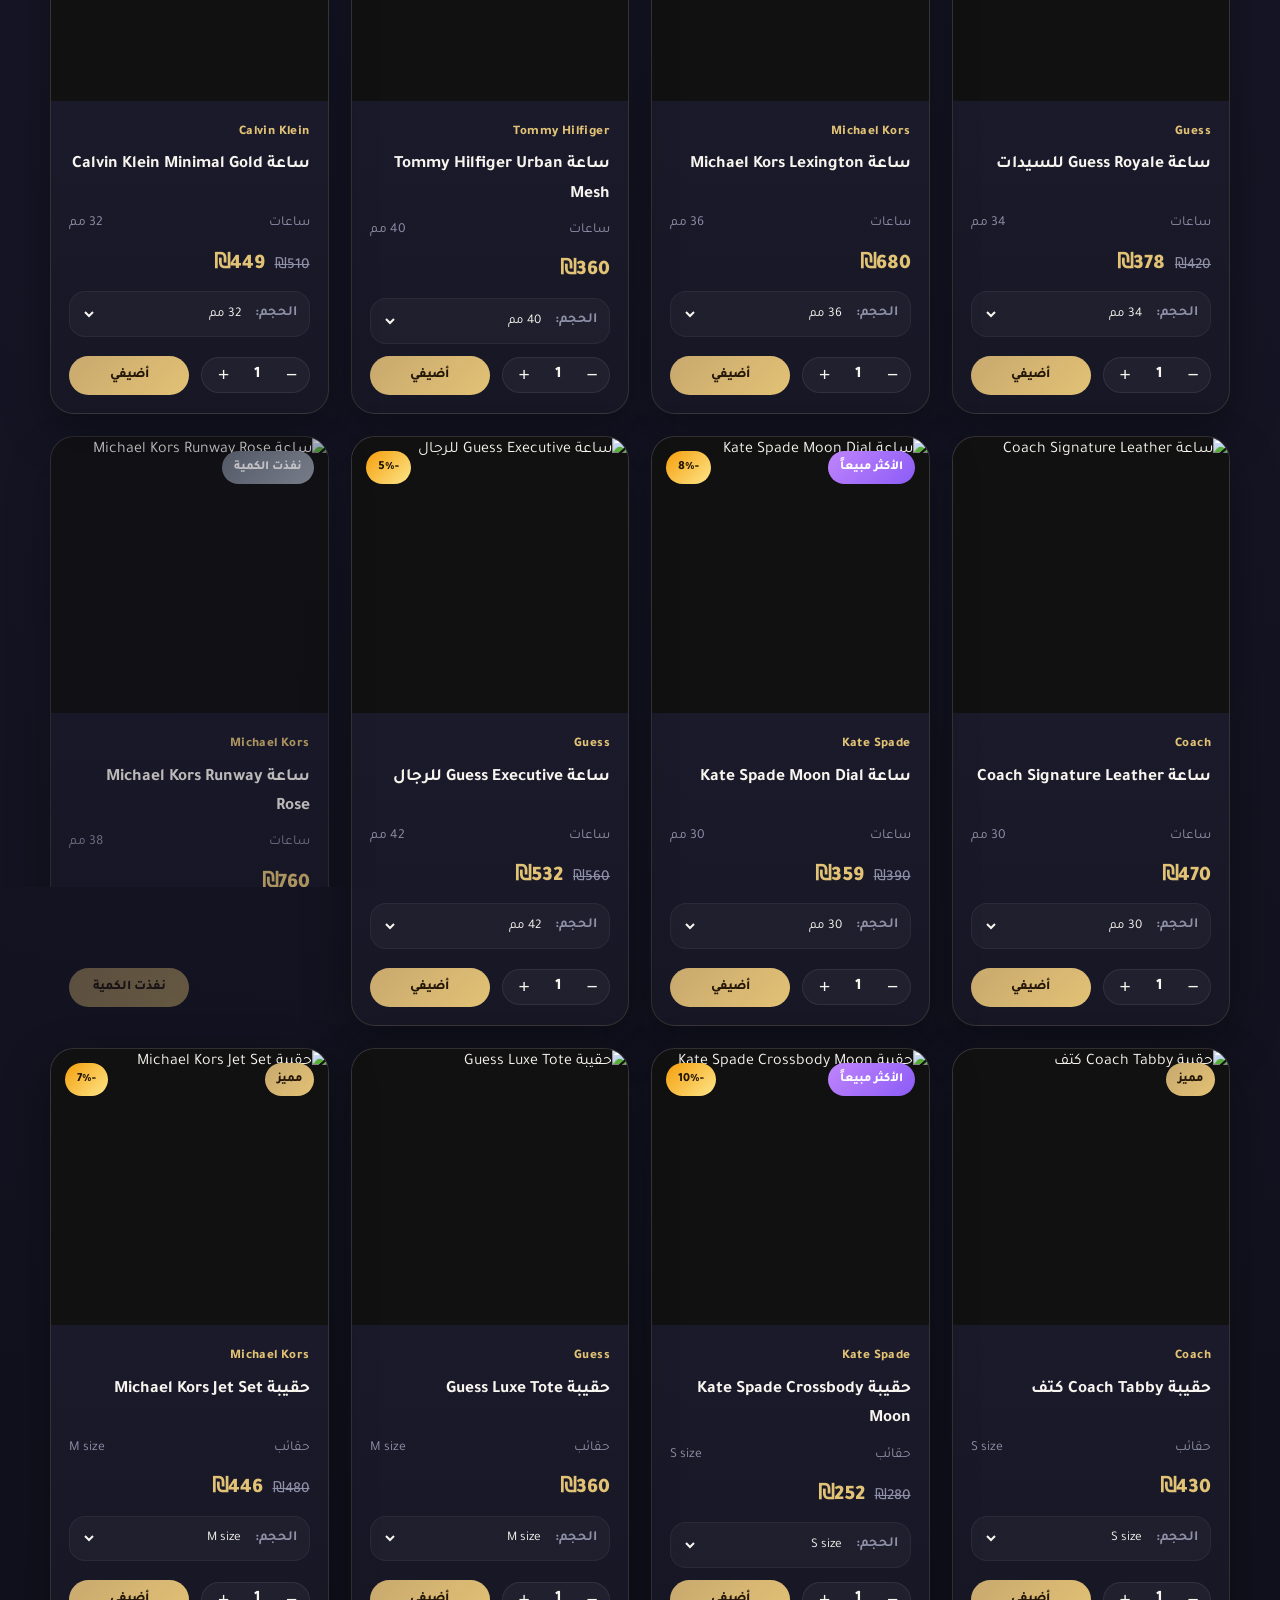
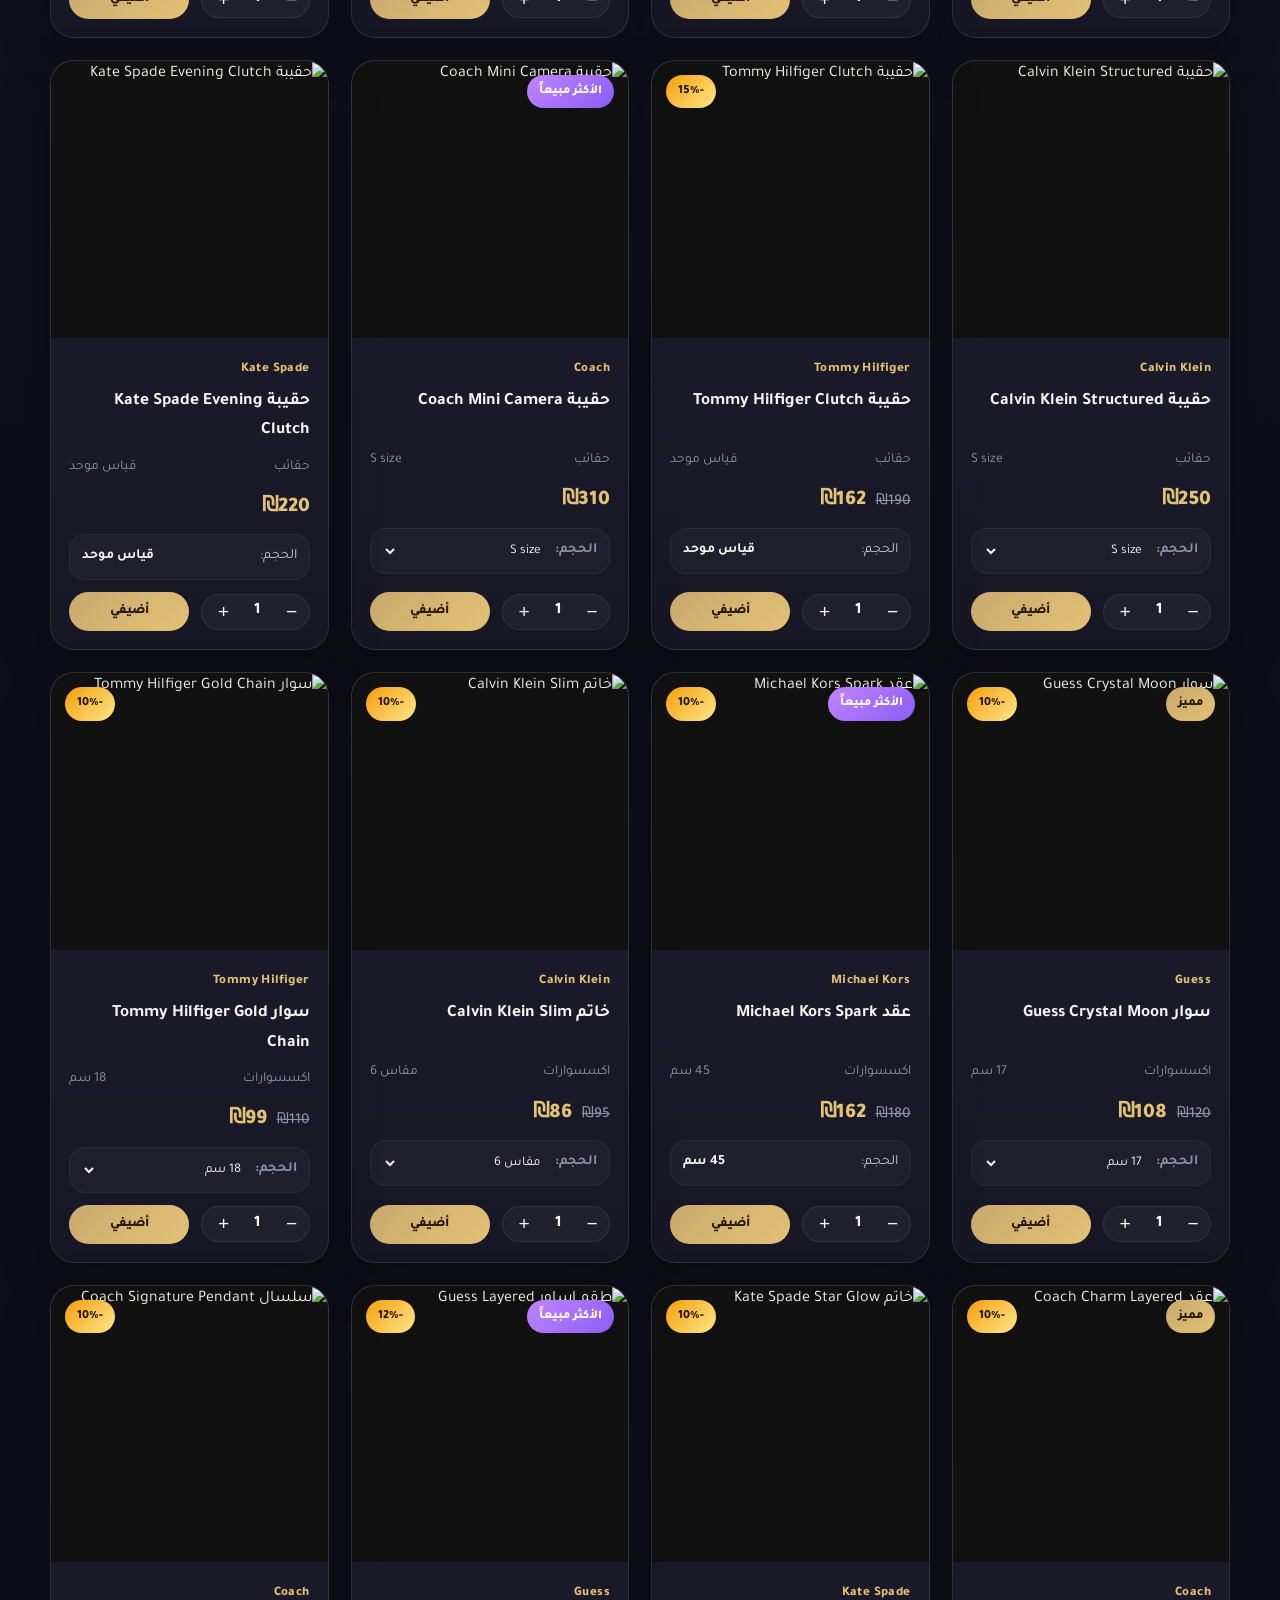
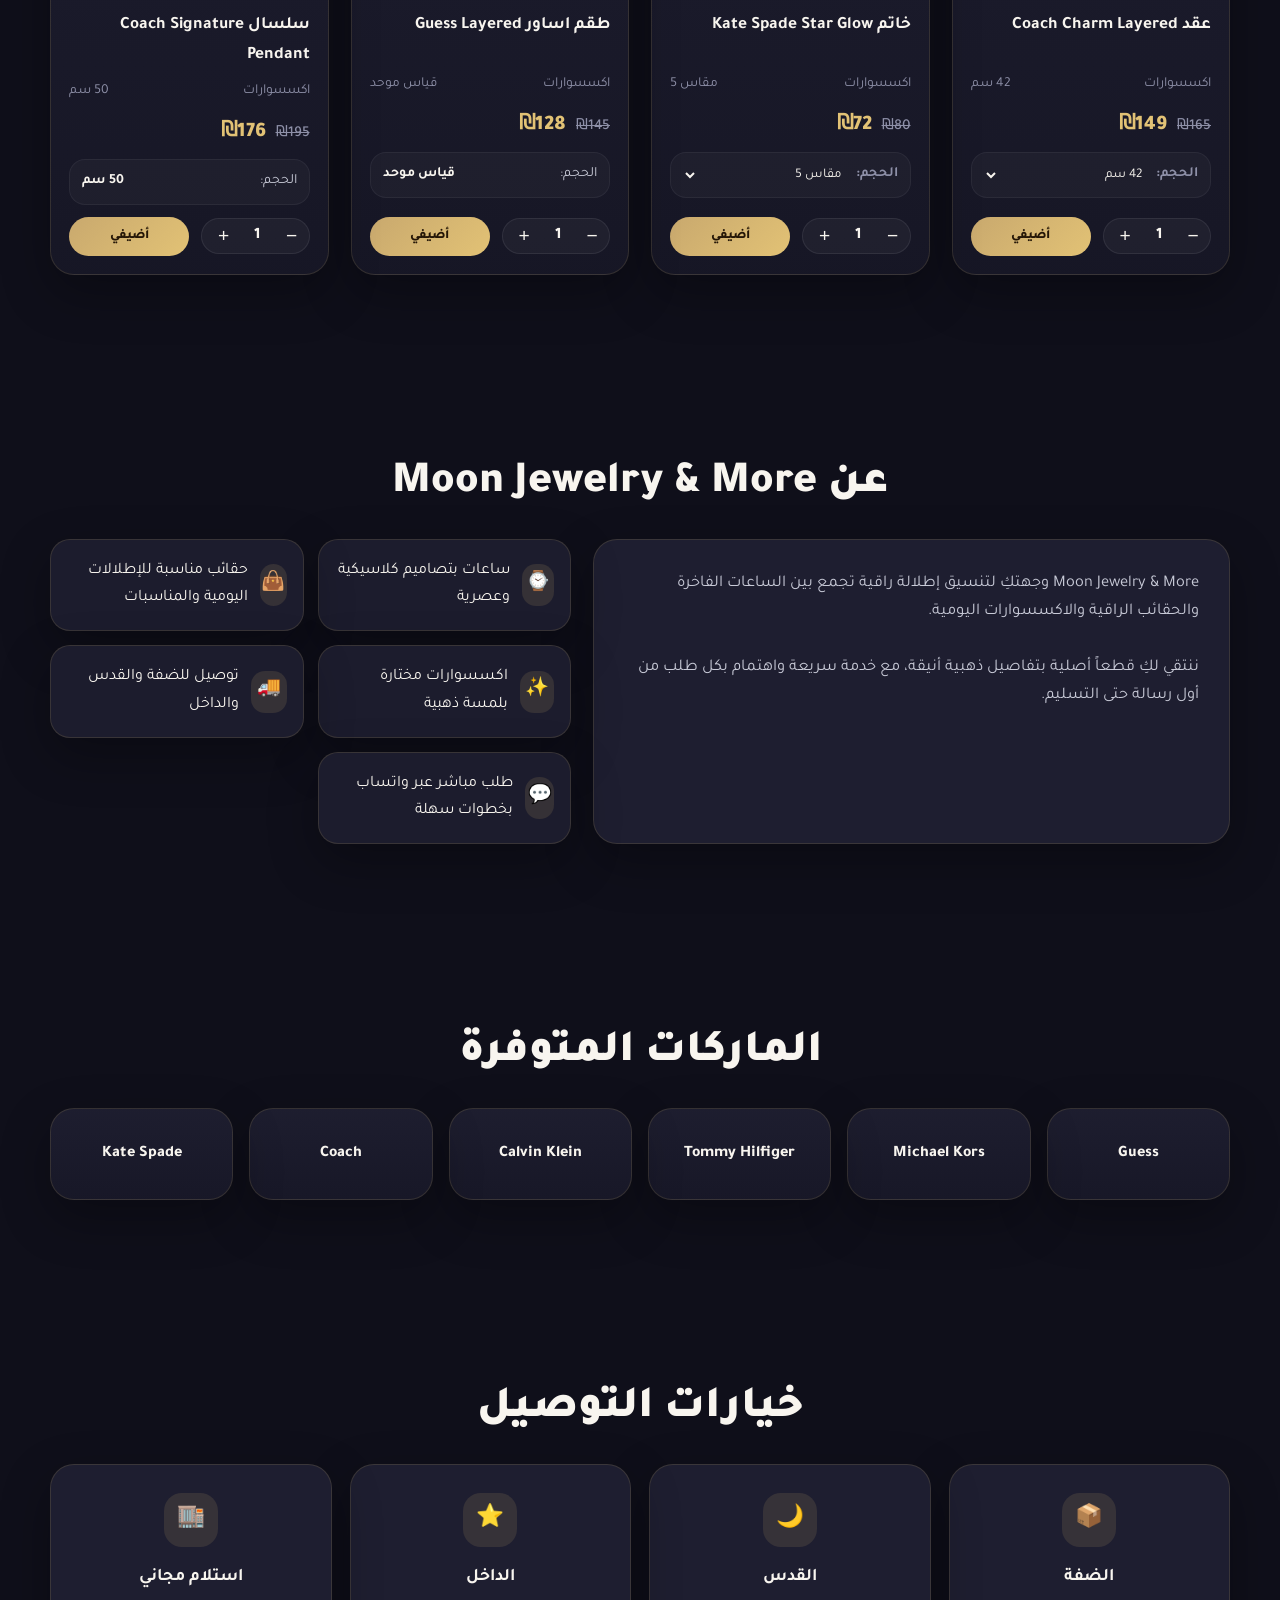
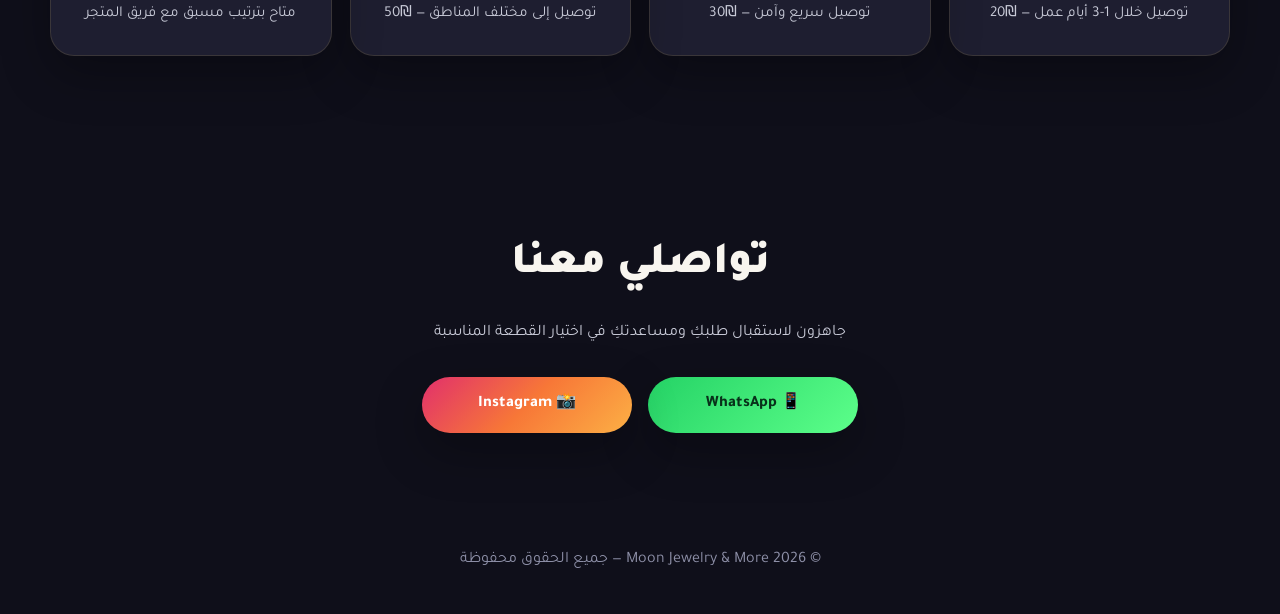
==== commit 7b26dc24: "Replace SVG logo with actual Moon logo image" ====
--- a/index.html
+++ b/index.html
@@ -19,8 +19,7 @@
     <nav class="navbar" id="navbar">
         <div class="container nav-container">
             <a href="#" class="logo">
-                <img src="data:image/svg+xml,%3Csvg xmlns='http://www.w3.org/2000/svg' viewBox='0 0 160 160'%3E%3Crect width='160' height='160' rx='34' fill='%230f0f1a'/%3E%3Ccircle cx='80' cy='80' r='52' fill='%231a1a2e' stroke='%23c9a96e' stroke-width='4'/%3E%3Cpath d='M102 36c-18 5-31 21-31 40 0 23 19 42 42 42 5 0 10-.8 14-2.5-6.5 10.2-18 16.5-31 16.5-20.4 0-37-16.6-37-37 0-24 19.8-45.2 43-59z' fill='%23e2c275'/%3E%3Ctext x='80' y='142' text-anchor='middle' font-family='Tajawal,sans-serif' font-size='18' font-weight='700' fill='%23f8f5ef'%3EMoon%3C/text%3E%3C/svg%3E" alt="Moon Jewelry &amp; More" class="logo-img" id="logoImg">
-                <span id="logoText" class="logo-text">Moon Jewelry &amp; More</span>
+                <img src="logo.png" alt="Moon Jewelry &amp; More" class="logo-img" id="logoImg">
             </a>
             <div class="nav-search">
                 <input type="text" id="navSearchInput" placeholder="ابحثي عن ساعة، حقيبة، أو اكسسوار..." autocomplete="off">
@@ -48,7 +47,7 @@
         <div class="hero-overlay"></div>
         <div class="hero-content">
             <div class="hero-logo-shell">
-                <img src="data:image/svg+xml,%3Csvg xmlns='http://www.w3.org/2000/svg' viewBox='0 0 160 160'%3E%3Crect width='160' height='160' rx='34' fill='%230f0f1a'/%3E%3Ccircle cx='80' cy='80' r='52' fill='%231a1a2e' stroke='%23c9a96e' stroke-width='4'/%3E%3Cpath d='M102 36c-18 5-31 21-31 40 0 23 19 42 42 42 5 0 10-.8 14-2.5-6.5 10.2-18 16.5-31 16.5-20.4 0-37-16.6-37-37 0-24 19.8-45.2 43-59z' fill='%23e2c275'/%3E%3Ctext x='80' y='142' text-anchor='middle' font-family='Tajawal,sans-serif' font-size='18' font-weight='700' fill='%23f8f5ef'%3EMoon%3C/text%3E%3C/svg%3E" id="heroLogo" alt="Moon Jewelry &amp; More" class="hero-logo-img">
+                <img src="logo.png" id="heroLogo" alt="Moon Jewelry &amp; More" class="hero-logo-img">
             </div>
             <span class="hero-kicker">@moon.jewelryandmore</span>
             <h1 id="heroTitle">Moon Jewelry &amp; More</h1>
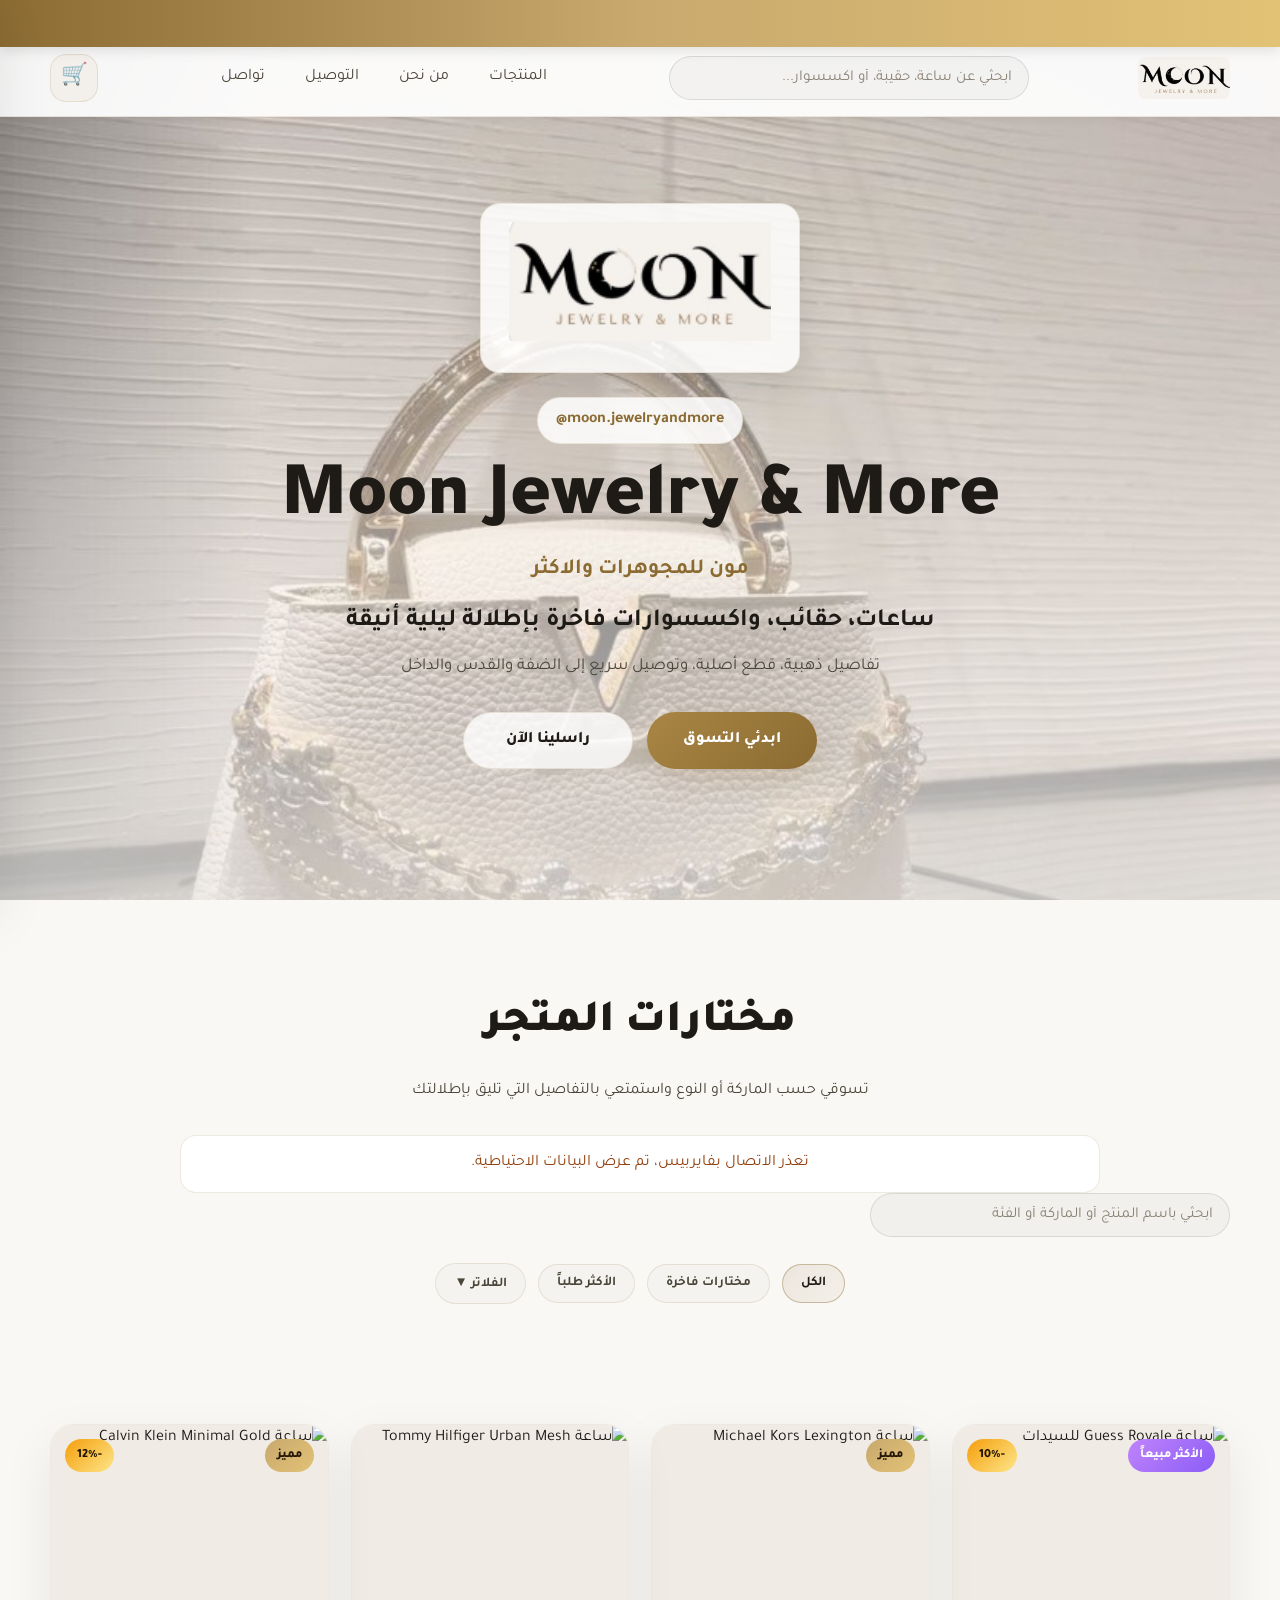
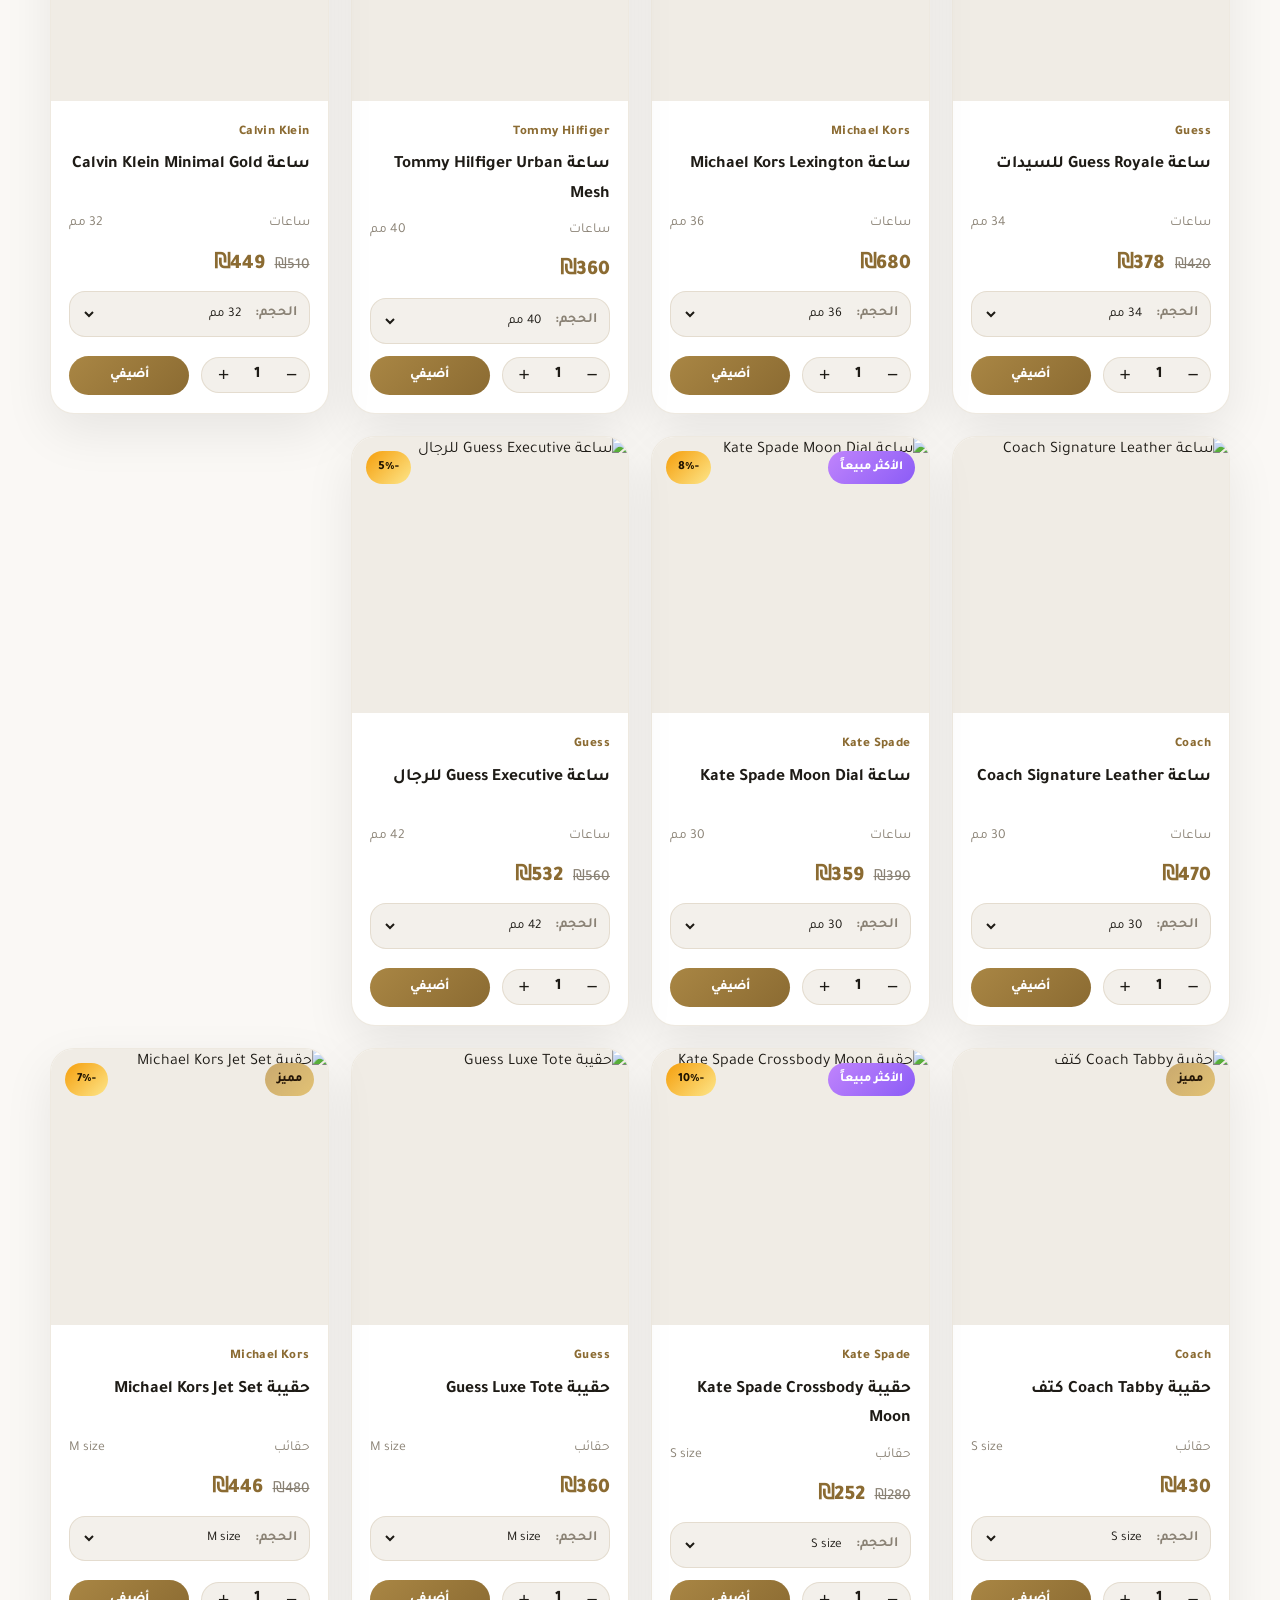
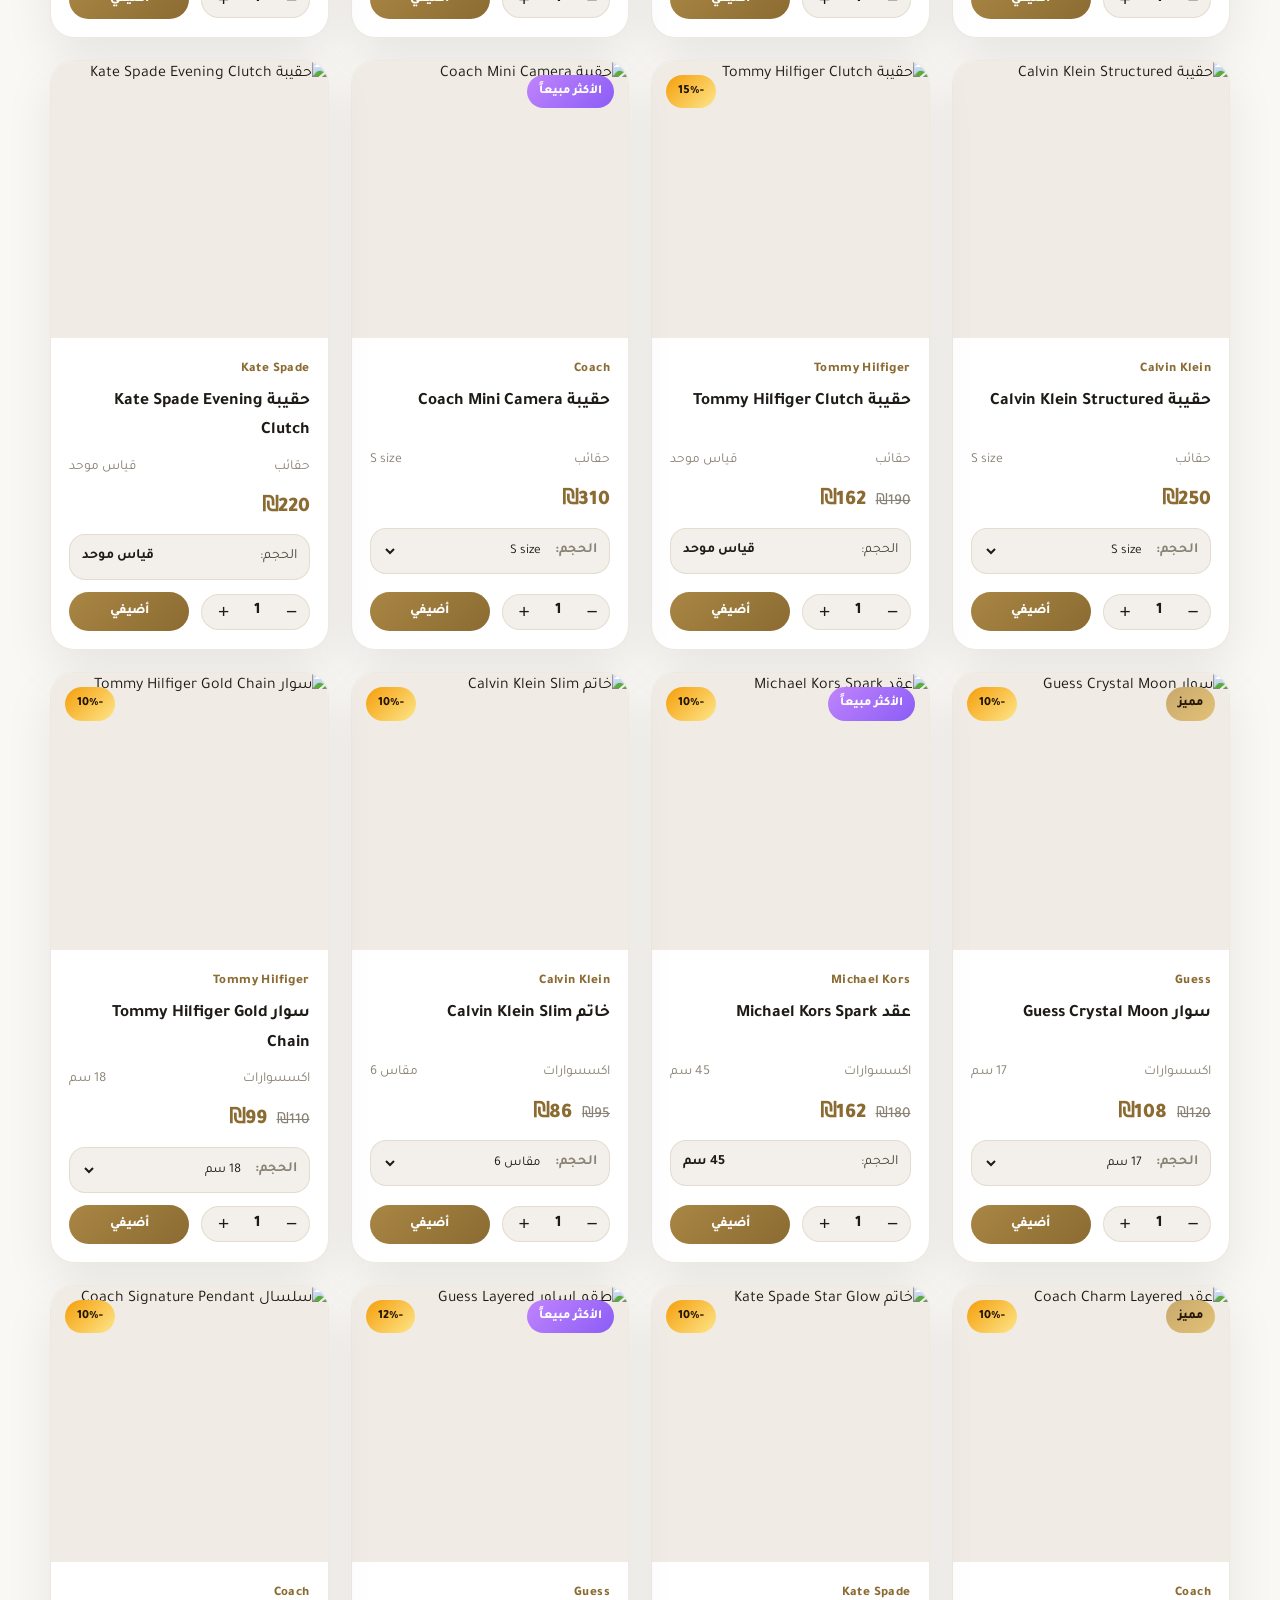
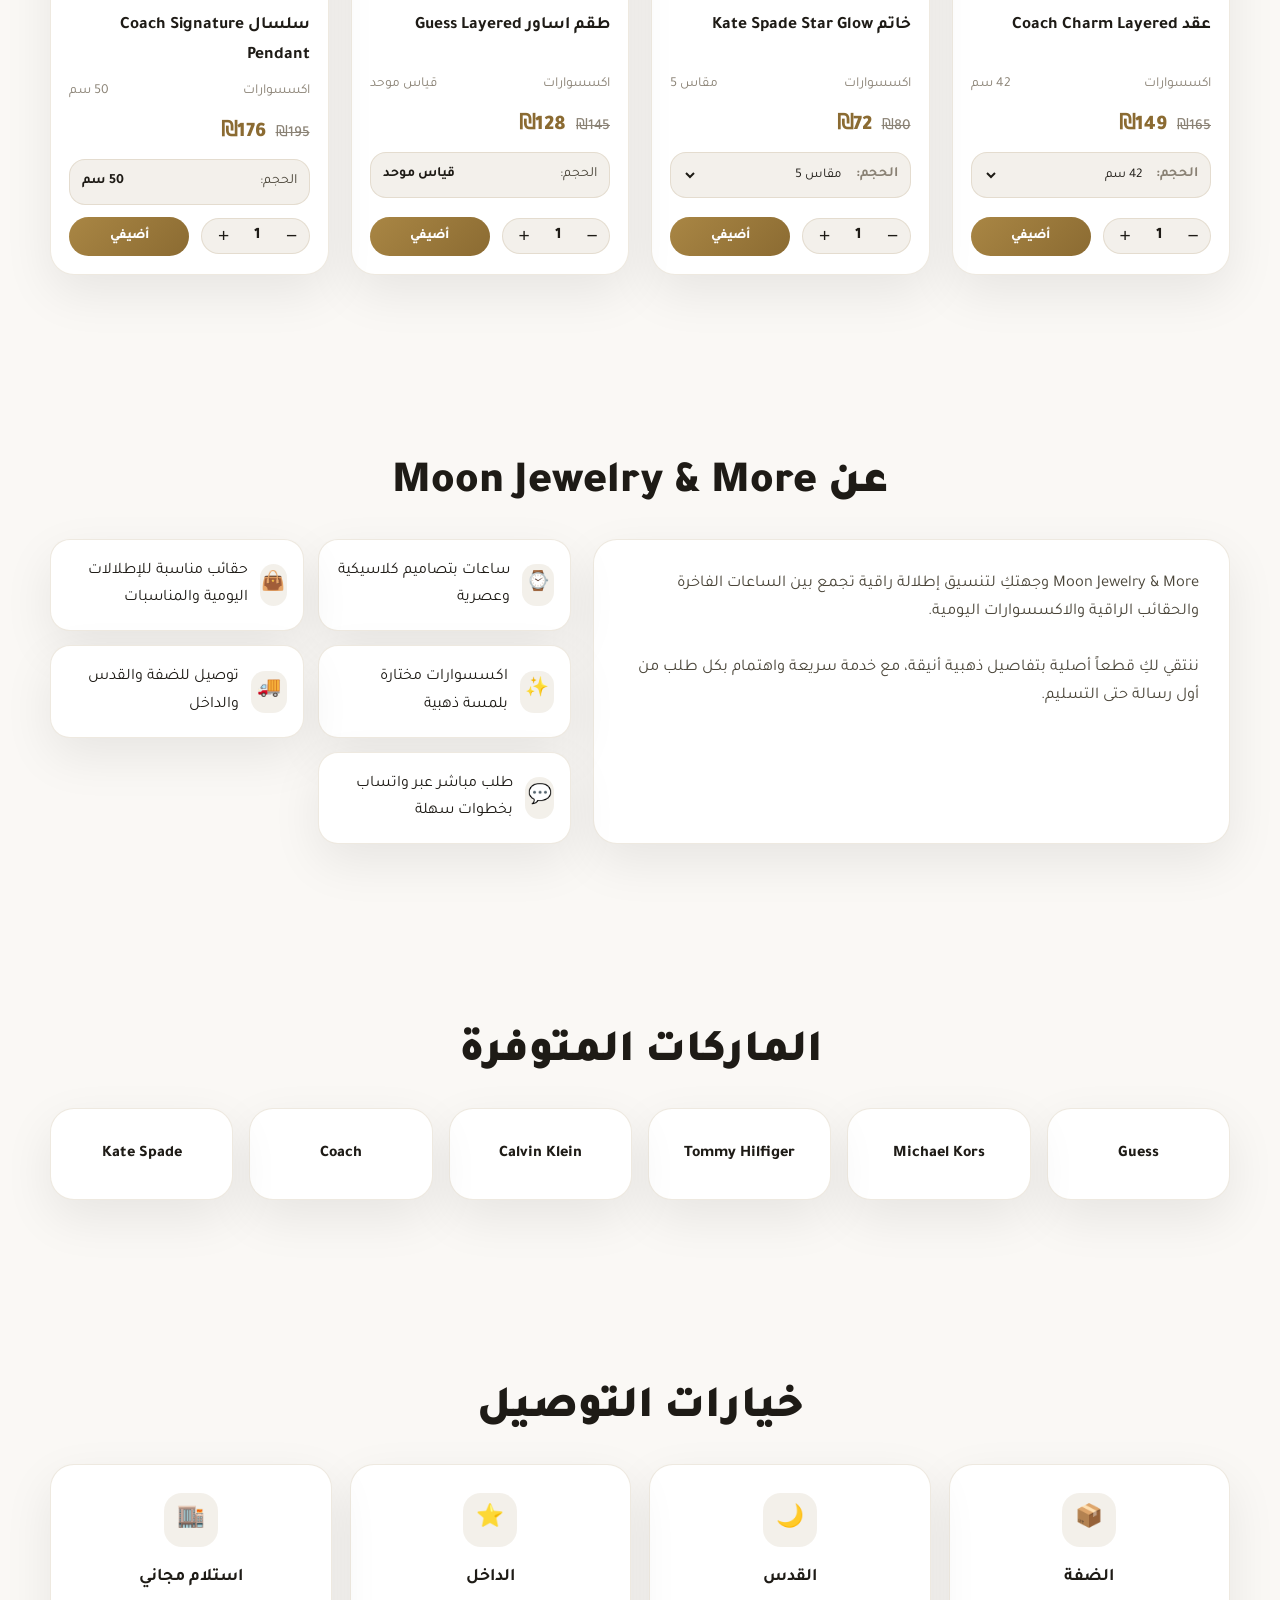
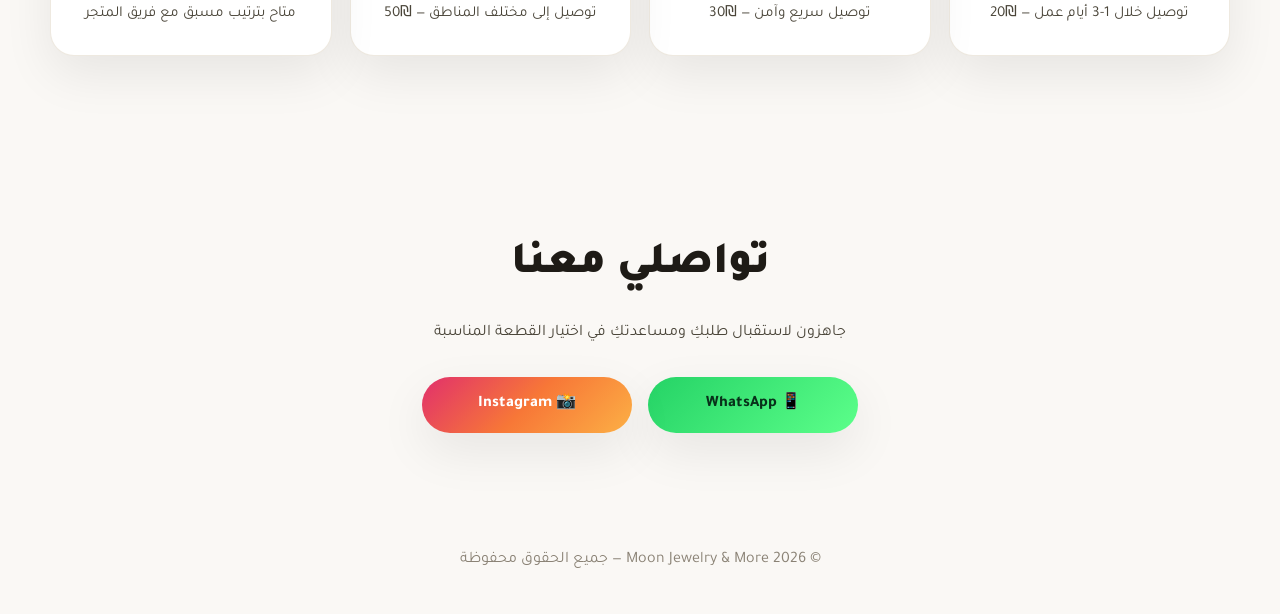
==== commit c8641e01: "Fix @ display in RTL - add dir=ltr to Instagram handle" ====
--- a/index.html
+++ b/index.html
@@ -49,7 +49,7 @@
             <div class="hero-logo-shell">
                 <img src="logo.png" id="heroLogo" alt="Moon Jewelry &amp; More" class="hero-logo-img">
             </div>
-            <span class="hero-kicker">@moon.jewelryandmore</span>
+            <span class="hero-kicker" dir="ltr">@moon.jewelryandmore</span>
             <h1 id="heroTitle">Moon Jewelry &amp; More</h1>
             <p class="hero-arabic">مون للمجوهرات والاكثر</p>
             <p class="hero-subtitle" id="heroSubtitle">ساعات، حقائب، واكسسوارات فاخرة بإطلالة ليلية أنيقة</p>
--- a/style.css
+++ b/style.css
@@ -1,77 +1,75 @@
 :root {
-    --primary: #c9a96e;
-    --accent: #e2c275;
-    --primary-dark: #a98644;
-    --bg: #0f0f1a;
-    --bg-soft: #161625;
-    --card: #1e1e30;
-    --card-alt: #24243a;
-    --text: #f8f5ef;
-    --text-light: #c8cad7;
-    --muted: #8e90a8;
-    --border: rgba(226, 194, 117, 0.14);
+    --primary: #a98644;
+    --accent: #8b6b32;
+    --primary-dark: #6b4f1e;
+    --bg: #faf8f5;
+    --bg-soft: #f3f0eb;
+    --card: #ffffff;
+    --card-alt: #f9f7f3;
+    --text: #1e1b16;
+    --text-light: #4a4539;
+    --muted: #8a8275;
+    --border: rgba(139, 107, 50, 0.15);
     --success: #22c55e;
     --danger: #ef4444;
-    --shadow: 0 18px 50px rgba(0, 0, 0, 0.3);
+    --shadow: 0 18px 50px rgba(0, 0, 0, 0.08);
     --radius: 20px;
     --transition: all 0.3s ease;
 }
 
 * { margin: 0; padding: 0; box-sizing: border-box; }
 html { scroll-behavior: smooth; }
-body { font-family: 'Tajawal', sans-serif; background: radial-gradient(circle at top, #1a1a2e, #0f0f1a 55%); color: var(--text); line-height: 1.7; overflow-x: hidden; }
+body { font-family: 'Tajawal', sans-serif; background: var(--bg); color: var(--text); line-height: 1.7; overflow-x: hidden; }
 a { color: inherit; }
 img { max-width: 100%; }
 .container { max-width: 1220px; margin: 0 auto; padding: 0 20px; }
 
-.discount-banner { position: fixed; top: 0; left: 0; right: 0; z-index: 1200; background: linear-gradient(90deg, #8b6b32, #c9a96e, #e2c275); color: #22180b; padding: 10px 0; overflow: hidden; box-shadow: 0 8px 18px rgba(0,0,0,0.2); }
+.discount-banner { position: fixed; top: 0; left: 0; right: 0; z-index: 1200; background: linear-gradient(90deg, #8b6b32, #c9a96e, #e2c275); color: #22180b; padding: 10px 0; overflow: hidden; box-shadow: 0 4px 12px rgba(0,0,0,0.1); }
 .banner-scroll { display: inline-block; white-space: nowrap; animation: scrollBanner 28s linear infinite; font-weight: 800; padding-right: 100vw; }
 @keyframes scrollBanner { 0% { transform: translateX(0); } 100% { transform: translateX(-50%); } }
 body.has-banner .navbar { top: 40px; }
 body.has-banner .hero { padding-top: 120px; }
 
-.navbar { position: fixed; top: 0; inset-inline: 0; z-index: 1100; background: rgba(15, 15, 26, 0.82); backdrop-filter: blur(16px); border-bottom: 1px solid var(--border); padding: 14px 0; }
+.navbar { position: fixed; top: 0; inset-inline: 0; z-index: 1100; background: rgba(255, 255, 255, 0.92); backdrop-filter: blur(16px); border-bottom: 1px solid var(--border); padding: 14px 0; }
 .nav-container { display: flex; align-items: center; justify-content: space-between; gap: 18px; }
 .logo { display: flex; align-items: center; gap: 12px; text-decoration: none; min-width: 0; }
-.logo-img { width: 42px; height: 42px; border-radius: 14px; object-fit: cover; box-shadow: 0 8px 18px rgba(0,0,0,0.28); }
+.logo-img { height: 42px; width: auto; border-radius: 8px; object-fit: contain; }
 .logo-text { font-size: 1.08rem; font-weight: 800; color: var(--text); white-space: nowrap; }
 .nav-links { display: flex; list-style: none; gap: 12px; }
 .nav-links a { padding: 9px 14px; text-decoration: none; color: var(--text-light); border-radius: 999px; transition: var(--transition); }
-.nav-links a:hover { color: var(--text); background: rgba(226, 194, 117, 0.1); }
+.nav-links a:hover { color: var(--text); background: rgba(139, 107, 50, 0.08); }
 .mobile-menu-btn { display: none; background: none; border: none; color: var(--accent); font-size: 1.9rem; cursor: pointer; }
-.mobile-menu { display: none; position: fixed; top: 74px; inset-inline: 14px; z-index: 1090; flex-direction: column; gap: 8px; background: rgba(24, 24, 39, 0.96); border: 1px solid var(--border); border-radius: 20px; box-shadow: var(--shadow); padding: 14px; }
+.mobile-menu { display: none; position: fixed; top: 74px; inset-inline: 14px; z-index: 1090; flex-direction: column; gap: 8px; background: rgba(255, 255, 255, 0.98); border: 1px solid var(--border); border-radius: 20px; box-shadow: var(--shadow); padding: 14px; }
 .mobile-menu.active { display: flex; }
 .mobile-menu a { text-decoration: none; color: var(--text-light); padding: 10px 12px; border-radius: 12px; }
-.mobile-menu a:hover { background: rgba(226, 194, 117, 0.1); color: var(--text); }
+.mobile-menu a:hover { background: rgba(139, 107, 50, 0.08); color: var(--text); }
 body.has-banner .mobile-menu { top: 114px; }
 
 .nav-search, .products-search { position: relative; flex: 1; max-width: 360px; }
-.nav-search input, .products-search input { width: 100%; border: 1px solid rgba(255,255,255,0.08); background: rgba(255,255,255,0.04); color: var(--text); padding: 12px 16px; border-radius: 999px; font-family: inherit; font-size: 0.95rem; transition: var(--transition); }
+.nav-search input, .products-search input { width: 100%; border: 1px solid rgba(0,0,0,0.1); background: rgba(0,0,0,0.03); color: var(--text); padding: 12px 16px; border-radius: 999px; font-family: inherit; font-size: 0.95rem; transition: var(--transition); }
 .nav-search input::placeholder, .products-search input::placeholder { color: var(--muted); }
-.nav-search input:focus, .products-search input:focus { outline: none; border-color: rgba(226, 194, 117, 0.45); box-shadow: 0 0 0 4px rgba(226, 194, 117, 0.08); }
+.nav-search input:focus, .products-search input:focus { outline: none; border-color: rgba(139, 107, 50, 0.5); box-shadow: 0 0 0 4px rgba(139, 107, 50, 0.08); }
 .search-dropdown { position: absolute; top: calc(100% + 10px); right: 0; left: 0; background: var(--card); border: 1px solid var(--border); border-radius: 20px; box-shadow: var(--shadow); display: none; overflow: hidden; z-index: 40; }
-.search-dropdown.active { display: block; }
-.search-item { display: flex; align-items: center; gap: 12px; padding: 14px 16px; cursor: pointer; transition: var(--transition); border-bottom: 1px solid rgba(255,255,255,0.04); }
 .search-item:last-child { border-bottom: none; }
-.search-item:hover { background: rgba(226, 194, 117, 0.08); }
-.search-item img { width: 52px; height: 52px; border-radius: 14px; object-fit: cover; background: #111; }
+.search-item:hover { background: rgba(139, 107, 50, 0.06); }
+.search-item img { width: 52px; height: 52px; border-radius: 14px; object-fit: cover; background: #f0ece5; }
 .search-item-info h4 { font-size: 0.95rem; margin-bottom: 3px; }
 .search-item-info span { color: var(--muted); font-size: 0.82rem; }
 
-.hero { min-height: 100vh; position: relative; display: flex; align-items: center; justify-content: center; text-align: center; padding: 96px 20px 48px; background: linear-gradient(rgba(10,10,18,0.46), rgba(10,10,18,0.7)), url('https://images.unsplash.com/photo-1523170335258-f5ed11844a49?w=1600&h=900&fit=crop') center/cover no-repeat; }
-.hero-overlay { position: absolute; inset: 0; background: radial-gradient(circle at center, rgba(201, 169, 110, 0.05), transparent 55%); }
+.hero { min-height: 100vh; position: relative; display: flex; align-items: center; justify-content: center; text-align: center; padding: 96px 20px 48px; background: linear-gradient(rgba(255,255,255,0.3), rgba(250,248,245,0.75)), url('hero-bg.jpg') center/cover no-repeat; }
+.hero-overlay { position: absolute; inset: 0; background: radial-gradient(circle at center, rgba(139, 107, 50, 0.03), transparent 55%); }
 .hero-content { position: relative; z-index: 2; max-width: 900px; }
-.hero-logo-shell { width: 160px; height: 160px; margin: 0 auto 24px; padding: 12px; border-radius: 36px; background: rgba(15, 15, 26, 0.6); border: 1px solid rgba(226, 194, 117, 0.25); box-shadow: 0 20px 40px rgba(0,0,0,0.35); }
-.hero-logo-img { width: 100%; height: 100%; border-radius: 28px; object-fit: cover; }
-.hero-kicker { display: inline-flex; align-items: center; gap: 8px; padding: 9px 18px; border-radius: 999px; background: rgba(15, 15, 26, 0.72); color: var(--accent); border: 1px solid rgba(226, 194, 117, 0.28); font-weight: 700; margin-bottom: 18px; }
-.hero h1 { font-size: clamp(2.6rem, 6vw, 4.8rem); line-height: 1.05; margin-bottom: 10px; font-weight: 900; }
+.hero-logo-shell { width: auto; max-width: 320px; margin: 0 auto 24px; padding: 18px 28px; border-radius: 20px; background: rgba(255, 255, 255, 0.85); border: 1px solid var(--border); box-shadow: 0 20px 40px rgba(0,0,0,0.1); }
+.hero-logo-img { width: 100%; height: auto; object-fit: contain; }
+.hero-kicker { display: inline-flex; align-items: center; gap: 8px; padding: 9px 18px; border-radius: 999px; background: rgba(255, 255, 255, 0.85); color: var(--accent); border: 1px solid var(--border); font-weight: 700; margin-bottom: 18px; }
+.hero h1 { font-size: clamp(2.6rem, 6vw, 4.8rem); line-height: 1.05; margin-bottom: 10px; font-weight: 900; color: var(--text); }
 .hero-arabic { font-size: 1.35rem; color: var(--accent); margin-bottom: 12px; font-weight: 700; }
 .hero-subtitle { font-size: clamp(1.1rem, 2.5vw, 1.55rem); color: var(--text); margin-bottom: 10px; font-weight: 700; }
-.hero-tagline { max-width: 760px; margin: 0 auto 30px; color: rgba(248,245,239,0.86); font-size: 1.05rem; }
+.hero-tagline { max-width: 760px; margin: 0 auto 30px; color: var(--text-light); font-size: 1.05rem; }
 .hero-actions { display: flex; justify-content: center; flex-wrap: wrap; gap: 14px; }
 .btn-primary, .btn-secondary-outline { display: inline-flex; align-items: center; justify-content: center; min-width: 170px; padding: 14px 28px; border-radius: 999px; text-decoration: none; font-weight: 800; transition: var(--transition); }
-.btn-primary { background: linear-gradient(135deg, var(--primary), var(--accent)); color: #1d1304; box-shadow: 0 12px 28px rgba(201,169,110,0.26); }
-.btn-secondary-outline { border: 1px solid rgba(226, 194, 117, 0.4); color: var(--text); background: rgba(15,15,26,0.35); }
+.btn-primary { background: linear-gradient(135deg, var(--primary), var(--accent)); color: #fff; box-shadow: 0 12px 28px rgba(139,107,50,0.2); }
+.btn-secondary-outline { border: 1px solid var(--border); color: var(--text); background: rgba(255,255,255,0.8); }
 .btn-primary:hover, .btn-secondary-outline:hover { transform: translateY(-3px); }
 
 section { padding: 86px 0; }
@@ -80,15 +78,15 @@
 
 .filter-section { padding-bottom: 34px; }
 .filter-toggle-bar { display: flex; flex-wrap: wrap; gap: 12px; justify-content: center; align-items: center; margin-top: 26px; }
-.filter-btn, .filter-toggle-btn { border: 1px solid rgba(226, 194, 117, 0.18); background: rgba(255,255,255,0.03); color: var(--text-light); padding: 10px 18px; border-radius: 999px; font-family: inherit; font-weight: 700; cursor: pointer; transition: var(--transition); }
-.filter-btn:hover, .filter-toggle-btn:hover, .filter-btn.active { background: linear-gradient(135deg, rgba(201,169,110,0.22), rgba(226,194,117,0.12)); color: var(--text); border-color: rgba(226, 194, 117, 0.45); }
-.filter-panel { margin-top: 22px; background: rgba(30, 30, 48, 0.9); border: 1px solid var(--border); border-radius: var(--radius); padding: 24px; box-shadow: var(--shadow); }
+.filter-btn, .filter-toggle-btn { border: 1px solid var(--border); background: rgba(0,0,0,0.02); color: var(--text-light); padding: 10px 18px; border-radius: 999px; font-family: inherit; font-weight: 700; cursor: pointer; transition: var(--transition); }
+.filter-btn:hover, .filter-toggle-btn:hover, .filter-btn.active { background: linear-gradient(135deg, rgba(139,107,50,0.12), rgba(139,107,50,0.06)); color: var(--text); border-color: rgba(139, 107, 50, 0.4); }
+.filter-panel { margin-top: 22px; background: var(--card); border: 1px solid var(--border); border-radius: var(--radius); padding: 24px; box-shadow: var(--shadow); }
 .filter-group + .filter-group { margin-top: 18px; }
 .filter-group h4 { color: var(--accent); margin-bottom: 12px; font-size: 1.02rem; }
 .filter-group > div { display: flex; flex-wrap: wrap; gap: 10px; }
-.store-notice { max-width: 920px; margin: 18px auto 0; padding: 14px 18px; border-radius: 16px; border: 1px solid rgba(226,194,117,0.16); background: rgba(255,255,255,0.03); text-align: center; }
-.store-notice.warning { color: #fde68a; }
-.store-notice.error { color: #fecaca; }
+.store-notice { max-width: 920px; margin: 18px auto 0; padding: 14px 18px; border-radius: 16px; border: 1px solid var(--border); background: var(--card); text-align: center; }
+.store-notice.warning { color: #92400e; }
+.store-notice.error { color: #dc2626; }
 
 .products-shell { position: relative; }
 .store-loading { min-height: 220px; display: flex; flex-direction: column; align-items: center; justify-content: center; gap: 14px; color: var(--text-light); }
@@ -97,10 +95,10 @@
 .products-grid { display: grid; grid-template-columns: repeat(4, minmax(0, 1fr)); gap: 22px; }
 .products-grid.is-loading { opacity: 0.3; }
 .empty-products { grid-column: 1 / -1; text-align: center; padding: 50px 20px; background: var(--card); border-radius: var(--radius); border: 1px solid var(--border); color: var(--text-light); }
-.product-card { position: relative; display: flex; flex-direction: column; background: linear-gradient(180deg, rgba(30,30,48,0.98), rgba(23,23,38,0.98)); border: 1px solid var(--border); border-radius: 24px; overflow: hidden; box-shadow: var(--shadow); transition: var(--transition); min-height: 100%; }
-.product-card:hover { transform: translateY(-6px); border-color: rgba(226, 194, 117, 0.3); }
+.product-card { position: relative; display: flex; flex-direction: column; background: var(--card); border: 1px solid var(--border); border-radius: 24px; overflow: hidden; box-shadow: var(--shadow); transition: var(--transition); min-height: 100%; }
+.product-card:hover { transform: translateY(-6px); border-color: rgba(139, 107, 50, 0.3); }
 .product-card.sold-out { opacity: 0.74; }
-.product-image { aspect-ratio: 1 / 1; overflow: hidden; background: #111; }
+.product-image { aspect-ratio: 1 / 1; overflow: hidden; background: #f0ece5; }
 .product-image img { width: 100%; height: 100%; object-fit: cover; transition: transform 0.5s ease; }
 .product-card:hover .product-image img { transform: scale(1.06); }
 .product-info { padding: 18px 18px 8px; }
@@ -116,7 +114,7 @@
 .status-badge.special { background: linear-gradient(135deg, #c9a96e, #e2c275); color: #241607; }
 .status-badge.soldout { background: linear-gradient(135deg, #6b7280, #9ca3af); }
 .product-card-controls { padding: 0 18px 12px; }
-.card-size-selector, .card-size-single { background: rgba(255,255,255,0.03); border: 1px solid rgba(255,255,255,0.05); border-radius: 16px; padding: 10px 12px; color: var(--text-light); font-size: 0.88rem; }
+.card-size-selector, .card-size-single { background: var(--bg-soft); border: 1px solid var(--border); border-radius: 16px; padding: 10px 12px; color: var(--text-light); font-size: 0.88rem; }
 .card-size-selector { display: flex; align-items: center; gap: 10px; }
 .card-size-selector label { color: var(--muted); font-weight: 700; }
 .size-select { flex: 1; background: transparent; border: none; color: var(--text); font-family: inherit; }
@@ -124,12 +122,12 @@
 .card-size-single { display: flex; align-items: center; justify-content: space-between; }
 .card-size-single strong { color: var(--text); }
 .product-card-actions { margin-top: auto; display: grid; grid-template-columns: 1fr auto; gap: 12px; align-items: center; padding: 0 18px 18px; }
-.qty-selector { display: inline-flex; align-items: center; background: rgba(255,255,255,0.04); border: 1px solid rgba(255,255,255,0.08); border-radius: 999px; overflow: hidden; }
+.qty-selector { display: inline-flex; align-items: center; background: var(--bg-soft); border: 1px solid var(--border); border-radius: 999px; overflow: hidden; }
 .qty-selector button { width: 34px; height: 34px; border: none; background: transparent; color: var(--text); font-size: 1.2rem; cursor: pointer; transition: var(--transition); }
-.qty-selector button:hover { background: rgba(226,194,117,0.12); color: var(--accent); }
+.qty-selector button:hover { background: rgba(139,107,50,0.1); color: var(--accent); }
 .qty-selector span { min-width: 34px; text-align: center; font-weight: 800; }
-.btn-add-cart { min-width: 120px; padding: 11px 16px; border: none; border-radius: 999px; background: linear-gradient(135deg, var(--primary), var(--accent)); color: #241607; font-family: inherit; font-weight: 800; cursor: pointer; transition: var(--transition); }
-.btn-add-cart:hover:not(:disabled) { transform: translateY(-2px); box-shadow: 0 12px 22px rgba(201,169,110,0.22); }
+.btn-add-cart { min-width: 120px; padding: 11px 16px; border: none; border-radius: 999px; background: linear-gradient(135deg, var(--primary), var(--accent)); color: #fff; font-family: inherit; font-weight: 800; cursor: pointer; transition: var(--transition); }
+.btn-add-cart:hover:not(:disabled) { transform: translateY(-2px); box-shadow: 0 12px 22px rgba(139,107,50,0.18); }
 .btn-add-cart:disabled { opacity: 0.55; cursor: not-allowed; }
 .btn-add-cart.added { background: linear-gradient(135deg, #22c55e, #86efac); color: #062b12; }
 
@@ -137,17 +135,17 @@
 .about-text-card, .delivery-card, .brand-tile { background: var(--card); border: 1px solid var(--border); border-radius: 24px; box-shadow: var(--shadow); }
 .about-text-card { padding: 30px; color: var(--text-light); font-size: 1.03rem; }
 .about-features { display: grid; grid-template-columns: repeat(2, minmax(0, 1fr)); gap: 14px; }
-.feature { display: flex; align-items: center; gap: 12px; background: rgba(30,30,48,0.9); border: 1px solid var(--border); border-radius: 20px; padding: 18px 16px; color: var(--text); box-shadow: var(--shadow); }
-.feature-icon { width: 42px; height: 42px; display: inline-flex; align-items: center; justify-content: center; border-radius: 14px; background: rgba(226,194,117,0.12); font-size: 1.2rem; }
+.feature { display: flex; align-items: center; gap: 12px; background: var(--card); border: 1px solid var(--border); border-radius: 20px; padding: 18px 16px; color: var(--text); box-shadow: var(--shadow); }
+.feature-icon { width: 42px; height: 42px; display: inline-flex; align-items: center; justify-content: center; border-radius: 14px; background: rgba(139,107,50,0.1); font-size: 1.2rem; }
 
 .brands-grid { display: grid; grid-template-columns: repeat(6, minmax(0, 1fr)); gap: 16px; }
-.brand-tile { display: flex; align-items: center; justify-content: center; min-height: 92px; padding: 18px; text-align: center; font-weight: 800; color: var(--text); background: linear-gradient(180deg, rgba(30,30,48,0.98), rgba(24,24,40,0.98)); }
+.brand-tile { display: flex; align-items: center; justify-content: center; min-height: 92px; padding: 18px; text-align: center; font-weight: 800; color: var(--text); background: var(--card); }
 .brand-tile span { font-size: 1rem; }
-.brand-logo { max-height: 38px; width: auto; filter: grayscale(100%) brightness(2); }
+.brand-logo { max-height: 38px; width: auto; }
 
 .delivery-grid { display: grid; grid-template-columns: repeat(4, minmax(0, 1fr)); gap: 18px; }
 .delivery-card { padding: 28px 22px; text-align: center; }
-.delivery-icon { width: 54px; height: 54px; display: inline-flex; align-items: center; justify-content: center; border-radius: 18px; background: rgba(226,194,117,0.12); font-size: 1.4rem; margin-bottom: 16px; }
+.delivery-icon { width: 54px; height: 54px; display: inline-flex; align-items: center; justify-content: center; border-radius: 18px; background: rgba(139,107,50,0.1); font-size: 1.4rem; margin-bottom: 16px; }
 .delivery-card h3 { margin-bottom: 8px; font-size: 1.1rem; }
 .delivery-card p { color: var(--text-light); font-size: 0.95rem; }
 
@@ -157,16 +155,16 @@
 .social-btn.instagram { background: linear-gradient(135deg, #e1306c, #f77737, #fcb045); color: #fff; }
 .social-btn:hover { transform: translateY(-4px); }
 
-.cart-icon { position: relative; width: 48px; height: 48px; border-radius: 16px; border: 1px solid rgba(226,194,117,0.18); background: rgba(255,255,255,0.05); display: inline-flex; align-items: center; justify-content: center; font-size: 1.35rem; cursor: pointer; transition: var(--transition); flex-shrink: 0; }
-.cart-icon:hover { border-color: rgba(226,194,117,0.42); transform: translateY(-2px); }
+.cart-icon { position: relative; width: 48px; height: 48px; border-radius: 16px; border: 1px solid var(--border); background: var(--bg-soft); display: inline-flex; align-items: center; justify-content: center; font-size: 1.35rem; cursor: pointer; transition: var(--transition); flex-shrink: 0; }
+.cart-icon:hover { border-color: rgba(139,107,50,0.4); transform: translateY(-2px); }
 .cart-icon.cart-shake { animation: cartShake 0.55s ease; }
 @keyframes cartShake { 0%,100% { transform: translateX(0); } 25% { transform: translateX(-5px); } 50% { transform: translateX(5px); } 75% { transform: translateX(-3px); } }
-.cart-badge { position: absolute; top: -5px; left: -5px; min-width: 22px; height: 22px; padding: 0 6px; border-radius: 999px; background: linear-gradient(135deg, var(--accent), var(--primary)); color: #241607; align-items: center; justify-content: center; font-size: 0.76rem; font-weight: 900; box-shadow: 0 8px 18px rgba(0,0,0,0.25); }
-.cart-overlay { position: fixed; inset: 0; background: rgba(0,0,0,0.6); opacity: 0; pointer-events: none; transition: var(--transition); z-index: 1190; }
+.cart-badge { position: absolute; top: -5px; left: -5px; min-width: 22px; height: 22px; padding: 0 6px; border-radius: 999px; background: linear-gradient(135deg, var(--accent), var(--primary)); color: #fff; align-items: center; justify-content: center; font-size: 0.76rem; font-weight: 900; box-shadow: 0 4px 12px rgba(0,0,0,0.15); }
+.cart-overlay { position: fixed; inset: 0; background: rgba(0,0,0,0.35); opacity: 0; pointer-events: none; transition: var(--transition); z-index: 1190; }
 .cart-overlay.active { opacity: 1; pointer-events: auto; }
-.cart-sidebar { position: fixed; top: 0; left: 0; width: min(420px, 100vw); height: 100vh; background: rgba(18,18,30,0.98); border-right: 1px solid var(--border); transform: translateX(-100%); transition: var(--transition); z-index: 1200; display: flex; flex-direction: column; box-shadow: var(--shadow); }
+.cart-sidebar { position: fixed; top: 0; left: 0; width: min(420px, 100vw); height: 100vh; background: rgba(255,255,255,0.98); border-right: 1px solid var(--border); transform: translateX(-100%); transition: var(--transition); z-index: 1200; display: flex; flex-direction: column; box-shadow: var(--shadow); }
 .cart-sidebar.active { transform: translateX(0); }
-.cart-header, .cart-footer { padding: 20px; border-bottom: 1px solid rgba(255,255,255,0.05); }
+.cart-header, .cart-footer { padding: 20px; border-bottom: 1px solid var(--border); }
 .cart-header { display: flex; align-items: center; justify-content: space-between; }
 .cart-close, .cart-item-remove { background: none; border: none; color: var(--muted); cursor: pointer; }
 .cart-close { font-size: 1.4rem; }
@@ -174,37 +172,37 @@
 .cart-empty { min-height: 240px; display: flex; flex-direction: column; align-items: center; justify-content: center; gap: 12px; color: var(--text-light); text-align: center; }
 .cart-empty span { font-size: 2.8rem; }
 .cart-item { display: grid; grid-template-columns: 70px 1fr auto auto; gap: 12px; align-items: center; padding: 14px; background: var(--card); border: 1px solid var(--border); border-radius: 18px; }
-.cart-item img { width: 70px; height: 70px; object-fit: cover; border-radius: 14px; background: #111; }
+.cart-item img { width: 70px; height: 70px; object-fit: cover; border-radius: 14px; background: #f0ece5; }
 .cart-item-info h4 { margin-bottom: 5px; font-size: 0.95rem; }
 .cart-item-brand { color: var(--muted); font-size: 0.82rem; display: block; margin-bottom: 8px; }
 .cart-item-price { color: var(--accent); font-weight: 800; }
-.cart-item-qty { display: inline-flex; align-items: center; border: 1px solid rgba(255,255,255,0.06); border-radius: 999px; overflow: hidden; }
+.cart-item-qty { display: inline-flex; align-items: center; border: 1px solid var(--border); border-radius: 999px; overflow: hidden; }
 .cart-item-qty button { width: 30px; height: 30px; border: none; background: transparent; color: var(--text); cursor: pointer; }
 .cart-item-qty span { min-width: 30px; text-align: center; font-weight: 800; }
 .cart-total { display: flex; align-items: center; justify-content: space-between; font-size: 1.05rem; font-weight: 800; margin-bottom: 14px; }
 .btn-checkout, .btn-clear-cart { display: block; width: 100%; text-align: center; text-decoration: none; padding: 13px 18px; border-radius: 16px; font-weight: 800; font-family: inherit; transition: var(--transition); }
-.btn-checkout { background: linear-gradient(135deg, var(--primary), var(--accent)); color: #241607; margin-bottom: 10px; }
+.btn-checkout { background: linear-gradient(135deg, var(--primary), var(--accent)); color: #fff; margin-bottom: 10px; }
 .btn-checkout.disabled { pointer-events: none; opacity: 0.6; }
-.btn-clear-cart { border: 1px solid rgba(255,255,255,0.08); background: rgba(255,255,255,0.03); color: var(--text); cursor: pointer; }
-
-.modal-overlay { position: fixed; inset: 0; background: rgba(0,0,0,0.72); display: flex; align-items: center; justify-content: center; padding: 20px; z-index: 1300; }
-.pdp-modal { width: min(980px, 100%); background: linear-gradient(180deg, rgba(30,30,48,1), rgba(20,20,34,1)); border: 1px solid var(--border); border-radius: 30px; box-shadow: var(--shadow); position: relative; overflow: hidden; }
-.pdp-close { position: absolute; top: 16px; left: 16px; width: 42px; height: 42px; border: none; border-radius: 50%; background: rgba(255,255,255,0.06); color: var(--text); font-size: 1.2rem; cursor: pointer; z-index: 4; }
+.btn-clear-cart { border: 1px solid var(--border); background: var(--bg-soft); color: var(--text); cursor: pointer; }
+
+.modal-overlay { position: fixed; inset: 0; background: rgba(0,0,0,0.4); display: flex; align-items: center; justify-content: center; padding: 20px; z-index: 1300; }
+.pdp-modal { width: min(980px, 100%); background: var(--card); border: 1px solid var(--border); border-radius: 30px; box-shadow: var(--shadow); position: relative; overflow: hidden; }
+.pdp-close { position: absolute; top: 16px; left: 16px; width: 42px; height: 42px; border: none; border-radius: 50%; background: rgba(0,0,0,0.05); color: var(--text); font-size: 1.2rem; cursor: pointer; z-index: 4; }
 .pdp-content { display: grid; grid-template-columns: 1fr 1fr; }
-.pdp-image { min-height: 420px; background: #111; }
+.pdp-image { min-height: 420px; background: #f0ece5; }
 .pdp-image img { width: 100%; height: 100%; object-fit: cover; }
 .pdp-info { padding: 42px 36px; display: flex; flex-direction: column; gap: 18px; }
 .pdp-info h2 { font-size: 2rem; line-height: 1.2; }
 .pdp-meta { display: flex; gap: 10px; flex-wrap: wrap; color: var(--text-light); }
-.pdp-meta span { padding: 8px 12px; background: rgba(255,255,255,0.04); border-radius: 999px; }
+.pdp-meta span { padding: 8px 12px; background: var(--bg-soft); border-radius: 999px; }
 .pdp-size-section { display: flex; flex-direction: column; gap: 12px; }
 .pdp-size-options { display: flex; flex-wrap: wrap; gap: 10px; }
-.pdp-size-btn { border: 1px solid rgba(255,255,255,0.08); background: rgba(255,255,255,0.03); color: var(--text); border-radius: 999px; padding: 10px 14px; font-family: inherit; font-weight: 700; cursor: pointer; }
-.pdp-size-btn.active { background: linear-gradient(135deg, rgba(201,169,110,0.25), rgba(226,194,117,0.12)); border-color: rgba(226,194,117,0.4); color: var(--accent); }
+.pdp-size-btn { border: 1px solid var(--border); background: var(--bg-soft); color: var(--text); border-radius: 999px; padding: 10px 14px; font-family: inherit; font-weight: 700; cursor: pointer; }
+.pdp-size-btn.active { background: linear-gradient(135deg, rgba(139,107,50,0.15), rgba(139,107,50,0.08)); border-color: rgba(139,107,50,0.4); color: var(--accent); }
 .pdp-qty { display: flex; align-items: center; justify-content: space-between; gap: 12px; }
 .pdp-add-btn { width: 100%; padding: 14px 16px; margin-top: auto; }
 
-.cart-bubble { position: fixed; z-index: 1400; background: linear-gradient(135deg, var(--primary), var(--accent)); color: #241607; padding: 10px 14px; border-radius: 999px; font-size: 0.85rem; font-weight: 800; box-shadow: 0 12px 26px rgba(0,0,0,0.24); transform: translate(-50%, -50%); opacity: 0; pointer-events: none; }
+.cart-bubble { position: fixed; z-index: 1400; background: linear-gradient(135deg, var(--primary), var(--accent)); color: #fff; padding: 10px 14px; border-radius: 999px; font-size: 0.85rem; font-weight: 800; box-shadow: 0 12px 26px rgba(0,0,0,0.15); transform: translate(-50%, -50%); opacity: 0; pointer-events: none; }
 .cart-bubble.animate { animation: flyBubble 0.95s ease forwards; }
 @keyframes flyBubble { 0% { opacity: 0; transform: translate(-50%, -50%) scale(0.8); } 10% { opacity: 1; } 100% { opacity: 0; transform: translate(calc(-50% + var(--bubble-dx)), calc(-50% + var(--bubble-dy))) scale(0.35); } }
 
@@ -228,7 +226,7 @@
     .products-grid { grid-template-columns: 1fr; }
     .brands-grid, .delivery-grid { grid-template-columns: 1fr 1fr; }
     .hero { min-height: auto; padding-top: 130px; padding-bottom: 80px; }
-    .hero-logo-shell { width: 130px; height: 130px; }
+    .hero-logo-shell { max-width: 260px; }
     .product-card-actions { grid-template-columns: 1fr; }
     .cart-item { grid-template-columns: 62px 1fr auto; }
     .cart-item-remove { grid-column: 3; grid-row: 1; align-self: start; }
